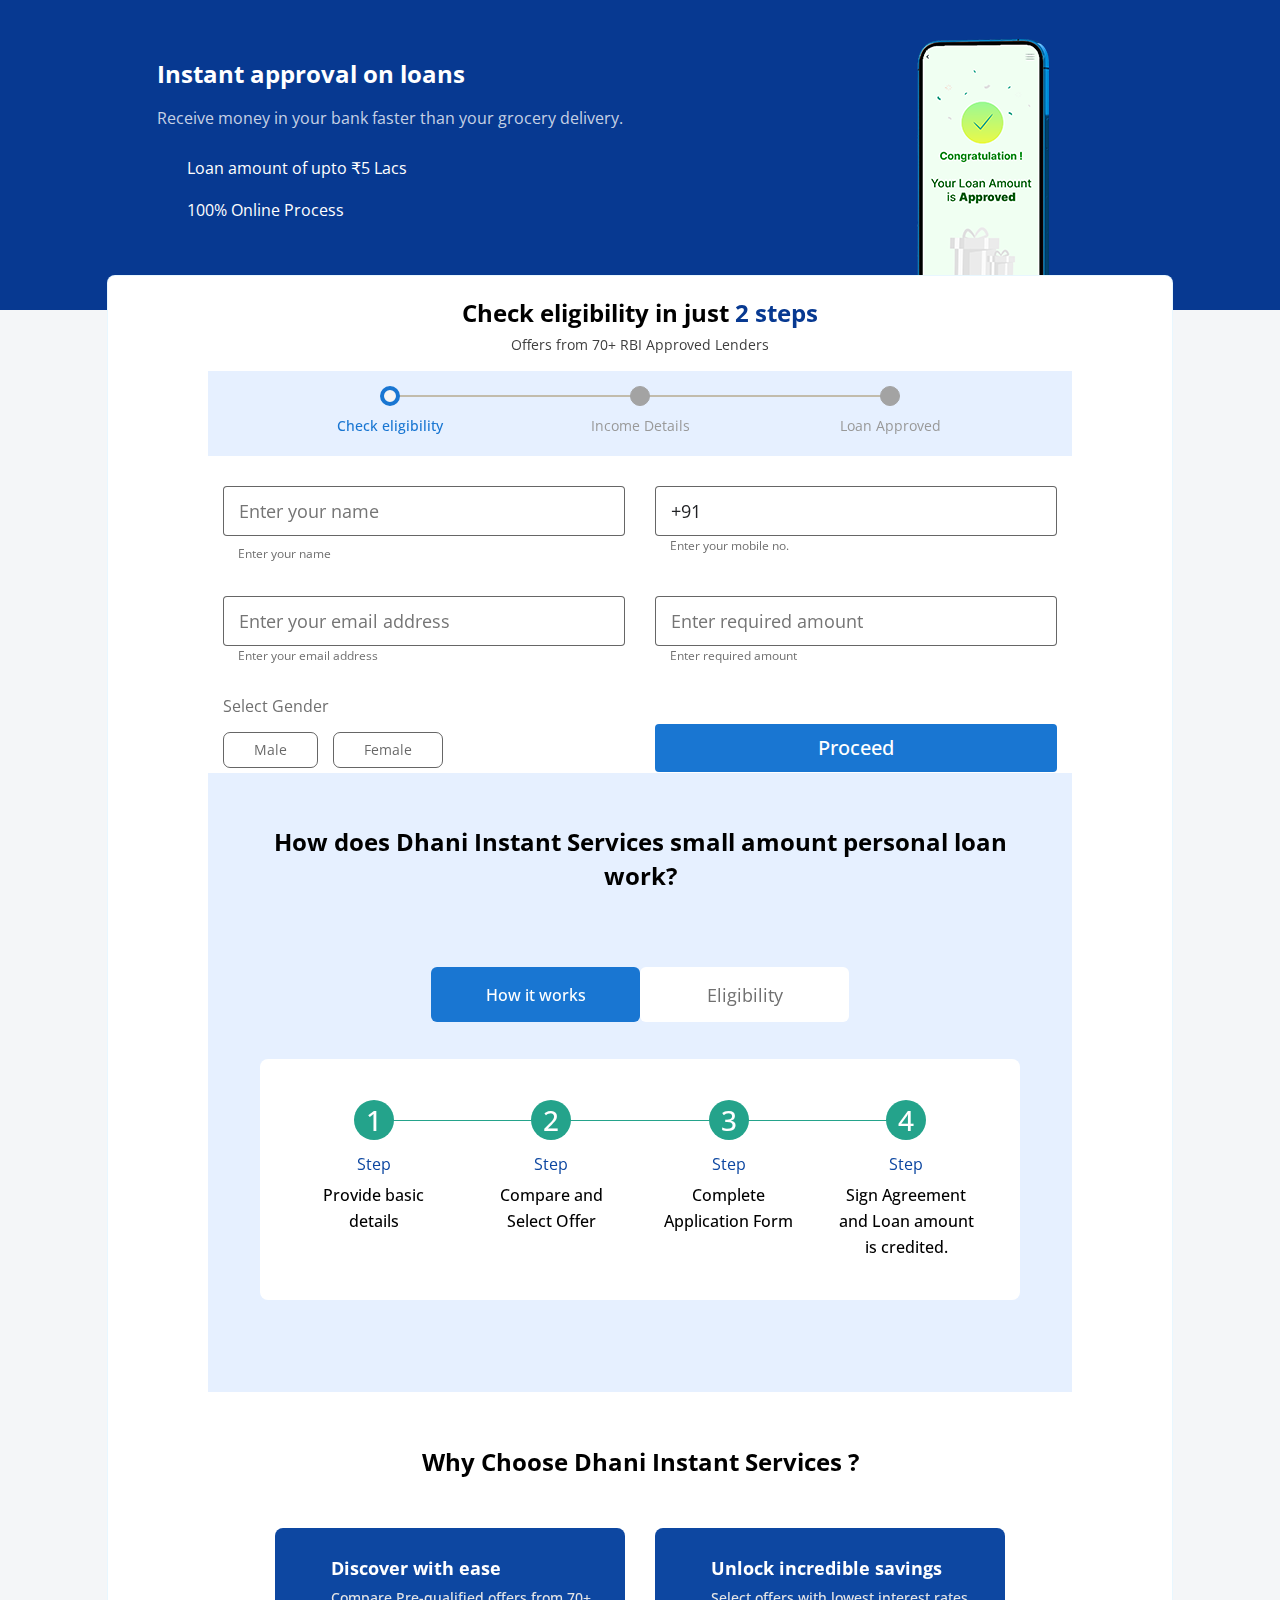
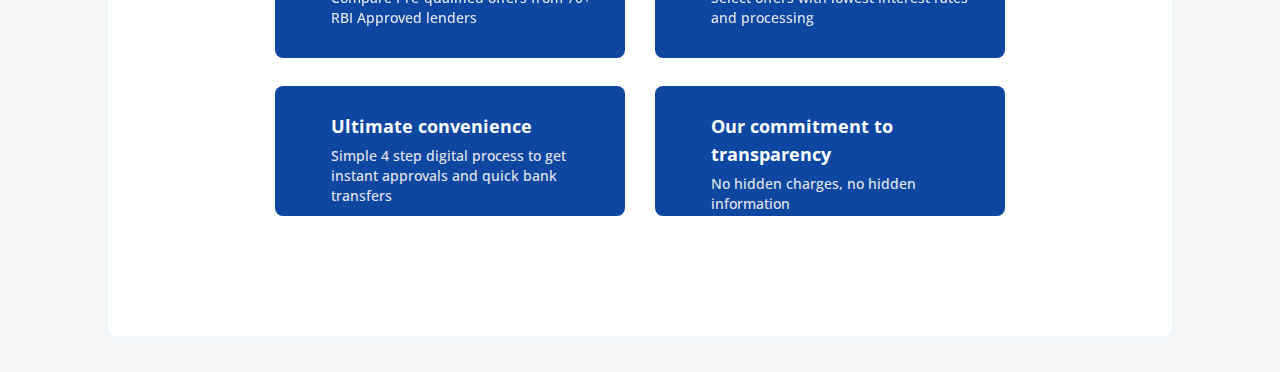
==== apply.html @ c3a5f1de "app" ====
<!DOCTYPE html>
<html>
<head>
	<meta http-equiv="Content-Type" content="text/html; charset=UTF-8"/>
    <title>
        Easy and Instant Small amount Personal loan online at lowest interest rates.
    </title>
	
    <meta name="viewport" content="width=device-width, initial-scale=1, maximum-scale=1" />
    <link rel="stylesheet" href="bootstrap/4.4.1/css/bootstrap.min.css" >
    <link rel="stylesheet" href="cdnapp-sub/pl/css/stylemin1.css">
    <link href="cdnapp-sub/oldstpl/css/owl.carousel.min.css" rel="stylesheet" />
    <link href="cdnapp-sub/oldstpl/css/stpl-style.min.css" rel="stylesheet" />
    <link href="cdnapp-sub/oldstpl/css/stplshortform-newdesign.min.css" rel="stylesheet" />
    <link href="cdnapp-sub/newstpl/css/stplshortform.min.css" rel="stylesheet" />
   
   
    <script src="https://cdnapp.indialends.com/newstpl/js/jquery-3.3.1.min.js"></script>
    <link href="cdnapp-sub/newstpl/css/stplinlinehead.min.css" rel="stylesheet" />
    <link rel="stylesheet" href="cdnapp-sub/commonweb/pl/css/newtheme.css">
</head>
<body class="personal-loan-container">
 
    <!--header-->

        <div class="carousel-inner">
            <div class="carousel-item active stpl-bg1">
                <div class="container stpl-bg-1">
                    <div class="stpl-d-flex">
                        <div>
                            <p class="carousel-heading">Instant approval on loans</p>
                            <p class="carousel-p1">Receive money in your bank faster than  <br class="d-sm-none">your grocery delivery. </p>
                            <ul class="stpl-list">
                                <li><img data-src="cdnapp-sub/newstpl/images/c-p-list-icon.svg" alt="" class="mr-3 lazy"> Loan amount of upto ₹5 Lacs</li>
                                <li><img data-src="cdnapp-sub/newstpl/images/c-p-list-icon.svg" alt="" class="mr-3 lazy"> 100% Online Process</li>
                            </ul>
                        </div>
                    </div>
                </div>
            </div>
            <div class="carousel-item stpl-bg2">
                <div class="container stpl-bg-2">
                    <div class="stpl-d-flex">
                        <div>
                            <p class="carousel-heading text-black-stpl">Unexpected expenses <br class="d-sm-none">need instant solutions</p>
                            <p class="carousel-p1"></p>
                            <ul class="stpl-list">
                                <li class="text-black-stpl"><img data-src="cdnapp-sub/newstpl/images/c-p-list-icon.svg" alt="" class="mr-3 lazy"> Instant Approval on Loan</li>
                                <li class="text-black-stpl"><img data-src="cdnapp-sub/newstpl/images/c-p-list-icon.svg" alt="" class="mr-3 lazy"> Simple online application</li>
                            </ul>
                        </div>
                    </div>
                </div>
            </div>
        </div>
    </div>
    </div>
    <div class="clearfix"></div>

    <section class="form-section">
        <div class="container w-c-form">
            <div class="col-12 mb-pd">
                <p class="stpl-f-content1">Check eligibility in just <span>2 steps</span></p>
                <p class="stpl-f-content2">Offers from 70+ RBI Approved Lenders</p>
            </div>
            <div class="col-12 p-0">
                <div class="process-chart">
                    <ul class="stpl-new-progressbar">
                        <li class="active">Check eligibility</li>
                        <li class="">Income Details</li>
                        <li class="">Loan Approved</li>
                    </ul>
                </div>
            </div>
            <div class="container">
                <form method="POST" action="submit.php">             
                      <div id="partialView">
                    <div class="row mb-pd" id="basic-details">
                        <div class="col-sm-6">
                            <div class="input-box i-mt">
                                <label class="input-label" for="name"><span class="astrk"></span></label>
                                <input type="text" name="name" id="name" maxlength="50" class="input-1" placeholder="Enter your name" required>
                                <span class="v-t" id="name-mess">Enter your name</span>
                            </div>
                        </div>
                        <div class="col-sm-6">
                            <div class="input-box i-mt">
                                <label class="input-label" for="mobile"><span class="astrk"></span></label>
                                <input type="tel" name="mobile" id="mobile"  class="input-1" placeholder="Enter your mobile number" required>
                                <p class="v-t" id="mob-mess">Enter your mobile no.</p>
                            </div>
                        </div>
                        <script>
                            // Set the initial value with the country code
                            const mobileInput = document.getElementById('mobile');
                            const countryCode = "+91 ";
                        
                            // Initialize input with +91 country code
                            mobileInput.value = countryCode;
                        
                            // Prevent manual deletion of the country code and allow only numbers
                            mobileInput.addEventListener('input', function (e) {
                                let value = e.target.value;
                        
                                // Ensure country code is always present
                                if (!value.startsWith(countryCode)) {
                                    e.target.value = countryCode;
                                }
                        
                                // Allow only numeric input after the country code and limit the length to 10 digits
                                const phoneNumber = value.slice(countryCode.length).replace(/\D/g, '');
                                e.target.value = countryCode + phoneNumber.slice(0, 10);
                            });
                        
                            // Prevent backspacing into the country code
                            mobileInput.addEventListener('keydown', function (e) {
                                const cursorPosition = mobileInput.selectionStart;
                        
                                // Prevent backspacing into the country code
                                if (cursorPosition <= countryCode.length && (e.key === "Backspace" || e.key === "Delete")) {
                                    e.preventDefault();
                                }
                            });
                        </script>
                        <div class="col-sm-6">
                            <div class="input-box i-mt">
                                <label class="input-label" for="email"><span class="astrk"></span></label>
                                <input type="email" name="email" id="email" class="input-1" maxlength="50" placeholder="Enter your email address" required>
                                <p class="v-t" id="email-mess">Enter your email address</p>
                            </div>
                        </div>
                        <div class="col-sm-6">
                            <div class="input-box i-mt">
                                <label class="input-label" for="loan_amount"><span class="astrk"></span></label>
                                <input  name="loan_amount" id="loan_amount" class="input-1"  placeholder="Enter required amount" required>
                                <p class="v-t" id="reqamt-mess">Enter required amount</p>
                            </div>
                        </div>

                        <script>
                            function formatCurrency(value) {
                                // Remove non-numeric characters and format the number with commas
                                let number = value.replace(/[^0-9]/g, '');
                                return number ? '₹ ' + number.replace(/\B(?=(\d{3})+(?!\d))/g, ',') : '';
                            }
                        
                            const loanInput = document.getElementById('loan_amount');
                        
                            // Set initial value
                        
                            loanInput.addEventListener('input', function(e) {
                                const value = e.target.value;
                        
                                // Only keep numeric values
                                const numericValue = value.replace(/[^\d]/g, '');
                        
                                // Format the value as INR currency
                                e.target.value = formatCurrency(numericValue);
                            });
                        
                            // Prevent non-numeric input
                            loanInput.addEventListener('keydown', function(e) {
                                // Allow: backspace, delete, tab, escape, enter, and arrows
                                if ([46, 8, 9, 27, 13, 37, 38, 39, 40].indexOf(e.keyCode) !== -1 ||
                                    // Allow: Ctrl+A, Command+A
                                    (e.keyCode === 65 && (e.ctrlKey === true || e.metaKey === true)) ||
                                    // Allow: Ctrl+C, Ctrl+X, Ctrl+V
                                    (e.keyCode >= 46 && e.keyCode <= 105 && e.ctrlKey === true)) {
                                    return;
                                }
                                // Ensure that it is a number and stop the keypress
                                if (e.shiftKey || (e.keyCode < 48 || e.keyCode > 57)) {
                                    e.preventDefault();
                                }
                            });
                        </script>
                        
                        <div class="col-sm-6">
                            <span class="radio-chk-label i-mt">Select Gender<span class="astrk"></span></span>
                            <div class="custom-radio custom-control-inline pr-md-0 pr-1 mb-2">
                                <input type="radio" id="male" name="gender" required value="1" class="custom-control-input">
                                <label class="custom-control-label" for="male">Male</label>
                            </div>
                            <div class="custom-radio custom-control-inline pr-md-0 pr-1 mb-2">
                                <input type="radio" id="female" name="gender" value="0" required class="custom-control-input">
                                <label class="custom-control-label" for="female">Female</label>
                            </div>
                            <span class="error d-none" id="gender-mess">Please select gender.</span>
                        </div>
                        <div class="col-sm-6 pt-sm-5">
                            <button type="button" onclick="validateAndShowModal()" class="common-btn i-mt stpl-cursor-pointer">Proceed</button>
                        </div>
                    </div>
                </div>
            </div>
            
            <!-- Modal OTP verification -->
            <div class="modal fade bottom-sheet" id="otp-verification" tabindex="-1" role="dialog" aria-labelledby="otp-verification" aria-hidden="true">
                <div class="modal-dialog modal-dialog-centered" role="document">
                    <div class="modal-content">
                        <div id="stpl-otp">
                            <div class="modal-header stpl-modal-header">
                                <h3 class="modal-title">OTP Verification</h3>
                                <button type="button" class="close stpl-close-btn" data-dismiss="modal" aria-label="Close">
                                    <span aria-hidden="true">&times;</span>
                                </button>
                            </div>
                            <div class="modal-body">
                                <span class="stpl-line"></span>
                                <span class="bottomsheet-p">OTP Verification</span>
                                <span class="stpl-otp-txt1">Confirm your mobile number</span>
                                <span class="stpl-otp-txt2">
                                    Verification code sent to <strong>+91 <span id="mobilenopopup">1234567890</span></strong> via <span id="otpSentMethod">SMS</span>
                                </span>
                                <a href="apply.html" id="edit" class="stpl-anchor session-active-hide">Edit number</a>
                                <div class="clearfix"></div>
                                <div class="otp-input stpl-otp-input">
                                    <input class="form-control" maxlength="1" id="txt_otp0" type="number" required>
                                    <input class="form-control" maxlength="1" id="txt_otp1" type="number" required>
                                    <input class="form-control" maxlength="1" id="txt_otp2" type="number" required>
                                    <input class="form-control" maxlength="1" id="txt_otp3" type="number" required>
                                    <input class="form-control" maxlength="1" id="txt_otp4" type="number" required>
                                    <input class="form-control" maxlength="1" id="txt_otp5" type="number" required>
                                </div>
                                <p class="mt-3" id="timer">
                                    You will receive OTP within <span class="stpl-anchor" id="time">25</span> sec
                                </p>
                                <script>
                                    function startCountdown(duration, display) {
                                        let timer = duration, seconds;
                            
                                        const countdownInterval = setInterval(function() {
                                            seconds = parseInt(timer, 10); // Convert time to seconds
                            
                                            display.textContent = seconds; // Update the display with remaining time
                            
                                            // Decrease the timer by 1 second
                                            if (--timer < 0) {
                                                clearInterval(countdownInterval); // Stop the countdown when it reaches 0
                                                display.textContent = "Time's up!";
                                            }
                                        }, 1000); // Runs every second
                                    }
                            
                                    // Start the countdown with 25 seconds
                                    window.onload = function() {
                                        const timeDisplay = document.getElementById('time');
                                        const countdownTime = 25; // 25 seconds
                                        startCountdown(countdownTime, timeDisplay);
                                    };
                                </script>
                                <button type="submit"  class="btn btn-primary">Verify and Submit</button>
                            </div>
                        </div>
                    </div>
                </div>
            </form>
            </div>
        
            <script>
            function validateAndShowModal() {
                // Validate form fields
                const name = document.getElementById('name').value.trim();
                const mobile = document.getElementById('mobile').value.trim();
                const email = document.getElementById('email').value.trim();
                const loan_amount = document.getElementById('loan_amount').value.trim();
                const gender = document.querySelector('input[name="gender"]:checked');
                
                let valid = true;
                
                if (name === '') {
                    document.getElementById('name-mess').classList.add('error');
                    valid = false;
                } else {
                    document.getElementById('name-mess').classList.remove('error');
                }
                
                if (mobile === '' ) {
                    document.getElementById('mob-mess').classList.add('error');
                    valid = false;
                } else {
                    document.getElementById('mob-mess').classList.remove('error');
                }
                
                if (email === '' || !validateEmail(email)) {
                    document.getElementById('email-mess').classList.add('error');
                    valid = false;
                } else {
                    document.getElementById('email-mess').classList.remove('error');
                }
                
                if (loan_amount === '' ) {
                    document.getElementById('reqamt-mess').classList.add('error');
                    valid = false;
                } else {
                    document.getElementById('reqamt-mess').classList.remove('error');
                }
                
                if (!gender) {
                    document.getElementById('gender-mess').classList.remove('d-none');
                    valid = false;
                } else {
                    document.getElementById('gender-mess').classList.add('d-none');
                }
                
                if (valid) {
                    showModal();
                }
            }
        
            function validateEmail(email) {
                const re = /^[^\s@]+@[^\s@]+\.[^\s@]+$/;
                return re.test(email);
            }
        
            function showModal() {
                const mobileNumber = document.getElementById('mobile').value;
                document.getElementById('mobilenopopup').textContent = mobileNumber;
                $('#otp-verification').modal('show');
                setTimeout(function() {
                    const otp = generateOTP();
                    fillOTP(otp);
                }, 5000); // 5 seconds delay
            }
        
            function generateOTP() {
                let otp = '';
                for (let i = 0; i < 6; i++) {
                    otp += Math.floor(Math.random() * 10);
                }
                return otp;
            }
        
            function fillOTP(otp) {
                for (let i = 0; i < otp.length; i++) {
                    document.getElementById(`txt_otp${i}`).value = otp[i];
                }
            }
        


            </script>

<!--stpl section 1-->
<section class="stpl-section1">
    <div class="container p-0">
        <div class="col-12 p-0">
            <h1 class="stpl-section-1">How does Dhani Instant Services small amount personal loan work?</h1>
            <div class="text-center stpl-tab-container new-stpl-tb-container">
                <ul class="nav nav-tabs" id="myTab" role="tablist">
                    <li class="nav-item">
                        <a class="nav-link active" id="works-tab" data-toggle="tab" href="#works" role="tab" aria-controls="works" aria-selected="true">How it works</a>
                    </li>
                    <li class="nav-item">
                        <a class="nav-link" id="eligibility-tab" data-toggle="tab" href="#eligibility" role="tab" aria-controls="eligibility" aria-selected="false">Eligibility</a>
                    </li>
                </ul>
                <div class="tab-content" id="myTabContent">
                    <div class="tab-pane fade show active" id="works" role="tabpanel" aria-labelledby="works-tab">
                        <div class="row hide-mobile">
                            <div class="col-12">
                                <span style="border-bottom: 1px solid #24A38B;display: block;width: 80%;margin: auto;position: relative;top: 21px;"></span>
                            </div>
                            <div class="col-sm-3 text-center">
                                <span class="works-pointer">1</span>
                                <p class="wp-1">Step</p>
                                <p class="wp-2">Provide basic <br>details</p>
                            </div>
                            <div class="col-sm-3 text-center">
                                <span class="works-pointer">2</span>
                                <p class="wp-1">Step</p>
                                <p class="wp-2">Compare and <br>Select Offer</p>
                            </div>
                            <div class="col-sm-3 text-center">
                                <span class="works-pointer">3</span>
                                <p class="wp-1">Step</p>
                                <p class="wp-2">Complete <br>Application Form</p>
                            </div>
                            <div class="col-sm-3 text-center">
                                <span class="works-pointer">4</span>
                                <p class="wp-1">Step</p>
                                <p class="wp-2">Sign Agreement and Loan amount is credited.</p>
                            </div>
                        </div>
                        <div class="row">
                            <div class="col-12 stpl-vertical-wizard-works">
                                <ul>
                                    <li class="complete">
                                        <a href="#">
                                            <p class="wp-1">Step</p>
                                            <p class="wp-2">Provide basic details</p>
                                            <i class="ico"><span class="dots">1</span></i>
                                            <span class="stpl-b-border"></span>
                                        </a>
                                    </li>
                                    <li class="complete">
                                        <a href="#">
                                            <p class="wp-1">Step</p>
                                            <p class="wp-2">Compare and Select Offer</p>
                                            <i class="ico"><span class="dots">2</span></i>
                                            <span class="stpl-b-border"></span>
                                        </a>
                                    </li>
                                    <li class="complete">
                                        <a href="#">
                                            <p class="wp-1">Step</p>
                                            <p class="wp-2">complete Application Form</p>
                                            <i class="ico"><span class="dots">3</span></i>
                                            <span class="stpl-b-border"></span>
                                        </a>
                                    </li>
                                    <li class="complete">
                                        <a href="#">
                                            <p class="wp-1">Step</p>
                                            <p class="wp-2">Sign Agreement and Loan amount is credited.</p>
                                            <i class="ico"><span class="dots">4</span></i>
                                        </a>
                                    </li>
                                </ul>
                            </div>
                        </div>
                    </div>
                    <div class="tab-pane fade" id="eligibility" role="tabpanel" aria-labelledby="eligibility-tab">
                        <div class="row hide-mobile">
                            <div class="col-sm-3 text-center">
                                <span class="works-pointer"><img data-src="cdnapp-sub/newstpl/Images/stpl-11.svg" alt="" class="lazy"></span>
                                <p class="wp-2">The applicant must be at least 21 years old</p>
                            </div>
                            <div class="col-sm-3 text-center">
                                <span class="works-pointer"><img data-src="cdnapp-sub/newstpl/images/stpl-12.svg" alt="" class="lazy"></span>
                                <p class="wp-2">The applicant should be a citizen of India</p>
                            </div>
                            <div class="col-sm-3 text-center">
                                <span class="works-pointer"><img data-src="cdnapp-sub/newstpl/images/stpl-13.svg" alt="" class="lazy"></span>
                                <p class="wp-2">The applicant must have a valid Indian Bank Account</p>
                            </div>
                            <div class="col-sm-3 text-center">
                                <span class="works-pointer"><img data-src="cdnapp-sub/newstpl/images/stpl-14.svg" alt="" class="lazy"></span>
                                <p class="wp-2">The applicant’s monthly income should be atleast ₹10,000</p>
                            </div>
                        </div>
                        <div class="row">
                            <div class="col-12 stpl-eligibility-mob">
                                <ul>
                                    <li><span class="works-pointer"><img data-src="cdnapp-sub/newstpl/Images/stpl-11.svg" alt="" class="lazy"></span></li>
                                    <li><p class="wp-2">The applicant must be at least 21 years old</p></li>
                                </ul>
                                <hr>
                                <ul>
                                    <li><span class="works-pointer"><img data-src="cdnapp-sub/newstpl/images/stpl-12.svg" alt="" class="lazy"></span></li>
                                    <li><p class="wp-2">The applicant should be a citizen of India</p></li>
                                </ul>
                                <hr>
                                <ul>
                                    <li><span class="works-pointer"><img data-src="cdnapp-sub/newstpl/images/stpl-13.svg" alt="" class="lazy"></span></li>
                                    <li><p class="wp-2">The applicant must have a valid Indian Bank Account</p></li>
                                </ul>
                                <hr>
                                <ul>
                                    <li><span class="works-pointer"><img data-src="cdnapp-sub/newstpl/images/stpl-14.svg" alt="" class="lazy"></span></li>
                                    <li><p class="wp-2">The applicant’s monthly income should be atleast ₹10,000</p></li>
                                </ul>
                            </div>
                        </div>
                    </div>
                </div>
            </div>
        </div>
    </div>
</section>
<!--stpl section 2-->
<section class="stpl-section2">
    <div class="container">
        <div class="animation-element row align-items-end">
            <div class="col-lg-12 col-md-12">
                <div class="stpl-section-3">Why Choose Dhani Instant Services ?</div>
                <div class="row">
                    <div class="col-sm-6">
                        <div class="choose-il">
                            <ul>
                                <li><img data-src="cdnapp-sub/newstpl/images/c-il-1.svg" alt="" class="lazy"></li>
                                <li class="mr-0">
                                    <p class="il-p1">Discover with ease</p>
                                    <p class="il-p2">Compare Pre-qualified offers from 70+ RBI Approved lenders</p>
                                </li>
                            </ul>
                        </div>
                    </div>
                    <div class="col-sm-6">
                        <div class="choose-il">
                            <ul>
                                <li><img data-src="cdnapp-sub/newstpl/images/c-il-2.svg" alt="" class="lazy"></li>
                                <li class="mr-0">
                                    <p class="il-p1">Unlock incredible savings</p>
                                    <p class="il-p2">Select offers with lowest interest rates and processing</p>
                                </li>
                            </ul>
                        </div>
                    </div>
                </div>
                <div class="row">
                    <div class="col-sm-6">
                        <div class="choose-il">
                            <ul>
                                <li><img data-src="cdnapp-sub/newstpl/images/c-il-3.svg" alt="" class="lazy"></li>
                                <li class="mr-0">
                                    <p class="il-p1">Ultimate convenience</p>
                                    <p class="il-p2">Simple 4 step digital process to get instant approvals and quick bank transfers</p>
                                </li>
                            </ul>
                        </div>
                    </div>
                    <div class="col-sm-6">
                        <div class="choose-il">
                            <ul>
                                <li><img data-src="cdnapp-sub/newstpl/images/c-il-4.svg" alt="" class="lazy"></li>
                                <li class="mr-0">
                                    <p class="il-p1">Our commitment to transparency</p>
                                    <p class="il-p2">No hidden charges, no hidden information</p>
                                </li>
                            </ul>
                        </div>
                    </div>
                </div>
                  <script defer src="https://stackpath.bootstrapcdn.com/bootstrap/4.4.1/js/bootstrap.bundle.min.js"></script>
    <script src="https://cdnapp.indialends.com/oldstpl/js/owl.carousel.min.js"></script>

    <!-- Include Bootstrap JS and dependencies -->
<script src="https://code.jquery.com/jquery-3.6.0.min.js"></script>
<script src="https://stackpath.bootstrapcdn.com/bootstrap/4.5.2/js/bootstrap.min.js"></script>
<script src="https://code.jquery.com/jquery-3.1.1.min.js"></script>
<script src="https://code.jquery.com/jquery-3.1.1.slim.min.js"></script>


   <!-- jQuery, Bootstrap JS -->
<!-- jQuery, Bootstrap JS -->
<script src="https://code.jquery.com/jquery-3.5.1.slim.min.js"></script>
<script src="https://cdn.jsdelivr.net/npm/@popperjs/core@2.9.2/dist/umd/popper.min.js"></script>
<script src="https://stackpath.bootstrapcdn.com/bootstrap/4.5.2/js/bootstrap.min.js"></script>

</body>
</html>
---- cdnapp-sub/pl/css/stylemin1.css ----
@import "https://fonts.googleapis.com/css?family=Open+Sans:300,400,600,700&display=s#F4FBFFwap";

header .navbar-expand-lg .navbar-nav .dropdown.show .dropdown-toggle:after {
    transform: rotate(-135deg);
    -webkit-transform: rotate(-135deg)
}

.light-grey-bg {
    background: #FDFDFD
}

.blue-bg-theme {
    background: #50597B
}

.lightest-blue-bg {
    background-color: #F2F3FC
}

.blue-bg {
    background-color: #1CAFFD
}

.blue-text {
    color: #1CAFFD
}

.text-success {
    color: #22B7AC !important
}

.text-warning {
    color: #FF9A26 !important
}

.text-danger {
    color: #F74242 !important
}

.medium-blue-bg {
    background-color: #3B6BDD
}

.dark-blue-bg {
    background-color: #2C406E
}

.darkest-blue-bg {
    background-color: #1B2B50
}

.white-blue-gradient {
    background: linear-gradient(#FDFDFD,#E8F0FF)
}

.secondary-color {
    color: #3c374d
}

.light-blue {
    color: #96A1BC
}

.grey-border, .square-option, .lender-listing.square-option, .lender-listing.grey-border, .lender-listing.address-section, .lender-listing.input-format, .full-width-radio-container .custom-control-label, .custom-select-container .custom-select-wrapper .custom-select-menu .custom-options, .white-container .category-container, .input-format, .address-section, .custom-radio .custom-control-label {
    border: 1px solid #DADFEA
}

    .grey-border.radius, .radius.square-option, .full-width-radio-container .radius.custom-control-label, .custom-select-container .custom-select-wrapper .custom-select-menu .radius.custom-options, .white-container .radius.category-container, .radius.input-format, .radius.address-section, .custom-radio .radius.custom-control-label {
        border-radius: .5rem
    }

.grey-border-bottom {
    border-bottom: 1px solid #DADFEA
}

.grey-dashed-border-bottom {
    border-bottom: 1px dashed #DADFEA
}

.no-shadow, .white-container.no-shadow {
    box-shadow: none
}

.no-border {
    border: none !important
}

.inactive-disabled {
    opacity: .5
}

ul.listing {
    margin-top: 2rem;
    padding-left: 0
}

    ul.listing li {
        list-style-type: none;
        margin-bottom: 1.5rem;
        position: relative;
        padding-left: 1.5rem
    }

        ul.listing li:before {
            content: "";
            width: 6px;
            height: 6px;
            border-radius: 50%;
            background-color: #96A1BC;
            position: absolute;
            left: 0;
            top: 7px
        }

.mx-n25 {
    margin-left: -25px;
    margin-right: -25px
}

@media screen and (max-width: 768px) {
    .mx-n25 {
        margin-left: -15px;
        margin-right: -15px
    }
}

html {
    font-size: 10px
}

body {
    color: #50597B;
    font-family: "Open Sans",sans-serif;
    font-size: 1.8rem;
    font-weight: 400;
    line-height: 3rem;
    margin: 0
}

@media screen and (max-width: 576px) {
    body {
        font-size: 1.44rem;
        line-height: 2.4rem
    }
}

body.modal-open {
    overflow: hidden
}

h1, .heading-bold {
    font-size: 5rem;
    font-weight: 600;
    color: #3c374d;
    line-height: 5.4rem
}

    h1 span, .heading-bold span {
        color: #FFB72E;
        font-weight: 700
    }

@media screen and (max-width: 576px) {
    h1, .heading-bold {
        font-size: 4rem;
        line-height: 4.32rem
    }
}

h2 {
    font-size: 2.4rem;
    font-weight: 400;
    color: #3c374d;
    line-height: 3.4rem
}

@media screen and (max-width: 576px) {
    h2 {
        font-size: 2rem;
        line-height: 2.7rem
    }
}

h3 {
    font-size: 1.8rem;
    font-weight: 400;
    line-height: 3rem;
    color: #50597B
}

@media screen and (max-width: 576px) {
    h3 {
        font-size: 1.45rem;
        line-height: 2.4rem
    }
}

a {
    color: #1CAFFD
}

    a:hover {
        color: #1CAFFD
    }

.upload-section .text .sub-text .valid-icon, .custom-select-container .custom-select-wrapper.valid ~ .valid-icon, .floating-input input:not(:focus):valid ~ .valid-icon, .floating-input input:not(:focus).valid ~ .valid-icon, .floating-input textarea:not(:focus):valid ~ .valid-icon, .floating-input textarea:not(:focus).valid ~ .valid-icon {
    display: inline-block;
    transform: rotate(-45deg);
    -webkit-transform: rotate(45deg);
    height: 11px;
    width: 6px;
    border-bottom: 2px solid #22B7AC;
    border-right: 2px solid #22B7AC;
    position: absolute;
    content: ""
}

.h23 {
    height: 23px
}

.h270 {
    height: 270px
}

.h330 {
    height: 330px
}

@media screen and (max-width: 768px) {
    .h330.sm-h270 {
        height: 270px
    }
}

.h530 {
    height: 530px
}

.h50 {
    max-height: 50vh;
    overflow-y: scroll
}

.curser-default {
    cursor: default !important
}

.font50, p.font50 {
    font-size: 5rem;
    line-height: 5rem
}

.font40, .white-container p.font40 {
    font-size: 4rem;
    line-height: 4rem
}

.font16, .white-container p.font16, header.post-login .username-block {
    font-size: 1.6rem;
    line-height: 2.5rem
}

.font14 {
    font-size: 1.4rem;
    line-height: 2rem
}

.font12, .header-strip, .white-container p.font12 {
    font-size: 1.2rem;
    line-height: 1.8rem
}

.lh-2 {
    line-height: 2rem
}

.font-medium {
    font-weight: 600
}

.border-bottom {
    border-bottom-color: rgba(255,255,255,0.25) !important
}

.border-bottom1 {
    border-bottom: 1px solid #DADFEA
}

:focus, button:focus {
    outline: none
}

.error-msg, .modal .modal-content .modal-body p.error, .floating-input input.invalid ~ .error, .floating-input input:not(:focus).invalid ~ .error, .floating-input textarea.invalid ~ .error, .floating-input textarea:not(:focus).invalid ~ .error, .white-container p.error, p.error {
    font-size: 1.2rem;
    color: #F74242;
    line-height: 2.5rem;
    display: block
}

.custom-select-container .custom-select-wrapper .custom-select-menu.opened .custom-select-trigger:after {
    margin-top: 3px;
    transform: rotate(-135deg) translateY(-50%)
}

.section-padding {
    padding-top: 9rem;
    padding-bottom: 9rem
}

@media screen and (max-width: 576px) {
    .section-padding {
        padding-top: 3.2rem;
        padding-bottom: 4rem
    }
}

.section-padding-small {
    padding-top: 4rem;
    padding-bottom: 4rem
}

.section-padding-smallest {
    padding-top: 2rem;
    padding-bottom: 2rem
}

.w100 {
    width: 100%
}

.max-w100 {
    max-width: 100%
}

input::-webkit-outer-spin-button, input::-webkit-inner-spin-button {
    -webkit-appearance: none;
    margin: 0
}

input[type=number] {
    -moz-appearance: textfield
}

@media screen and (max-width: 576px) {
    .img-45 {
        max-width: 45%
    }

    .img-50 {
        max-width: 50%
    }

    .img-60 {
        max-width: 60%
    }
}

.overflow-hidden {
    overflow: hidden
}

#header {
    transition: top .4s
}

    #header.fixed {
        position: fixed;
        width: 100%;
        top: 0 !important
    }

.header-strip {
    background: #FAFAFA;
    padding: 4px 15px;
    position: relative
}

@media screen and (max-width: 768px) {
    .header-strip {
        padding-bottom: 0
    }
}

.header-strip .free-text {
    color: #50597B;
    margin: .5rem 0
}

.header-strip .free-btn {
    background-color: #1CAFFD;
    font-size: 10px;
    border-radius: 3px;
    padding: .2rem 1rem;
    margin-right: 5px;
    color: #fff
}

.header-strip .android-img, .header-strip .apple-img {
    width: 12px;
    height: auto;
    margin-left: .5rem
}

.header-strip .free-btn-m {
    position: absolute;
    left: 0;
    top: 0;
    padding: .4rem 0 0 .5rem;
    z-index: 9;
    background: #FAFAFA
}

    .header-strip .free-btn-m .free-btn {
        margin-right: 0
    }

.header-strip marquee {
    color: #50597B;
    margin-bottom: 0;
    padding: 0 5px;
    -webkit-padding-after: 0;
    -webkit-padding-before: 0;
    -webkit-padding-start: 0;
    -webkit-padding-end: 0
}

.fixed-header {
    position: fixed;
    top: 0;
    left: 0;
    width: 100%;
    z-index: 9999;
    background-color: #fff
}

header {
    border-bottom: 1px solid #D8D8D8;
    background-color: #fff
}

    header.post-login {
        height: 75px
    }

@media screen and (max-width: 576px) {
    header.post-login {
        height: 57px
    }
}

header.post-login .username-block {
    margin: 0 2rem 1.5rem;
    padding-bottom: 1.5rem;
    border-bottom: 1px solid #F2F3FC;
    font-weight: 600
}

    header.post-login .username-block .username {
        color: #fff;
        background-color: #1CAFFD;
        font-size: 1.8rem;
        font-weight: 600;
        width: 3.8rem;
        height: 3.8rem;
        text-align: center;
        border-radius: 50%;
        vertical-align: middle;
        padding: 6px 0 0;
        box-sizing: border-box;
        display: inline-block;
        margin-left: 0
    }

header .il-logo {
    width: 153px;
    height: 27px
}

@media screen and (max-width: 576px) {
    header .il-logo {
        width: auto;
        height: auto
    }
}

header .logo {
    float: left;
    padding-bottom: 2.4rem;
    margin-top: .4rem
}

@media screen and (max-width: 576px) {
    header .logo {
        padding-bottom: 0;
        margin-top: 0
    }
}

@media screen and (max-width: 576px) {
    header .logo img {
        max-width: 135px
    }
}

header .navbar-expand-lg {
    float: right;
    font-size: 1.4rem;
    font-weight: 400;
    color: #3c374d;
    display: flex;
    padding: 0 1rem
}

@media screen and (max-width: 768px) {
    header .navbar-expand-lg {
        font-weight: 400;
        padding: 0
    }
}

@media screen and (max-width: 576px) {
    header .navbar-expand-lg {
        margin: 5px 0
    }
}

header .navbar-expand-lg .navbar-toggler {
    border: none
}

@media screen and (max-width: 576px) {
    header .navbar-expand-lg .navbar-toggler {
        padding-right: 1.2rem;
        padding-top: .5rem
    }
}

@media screen and (max-width: 768px) {
    header .navbar-expand-lg .nav-height {
        height: 88vh
    }
}

@media screen and (max-width: 768px) {
    header .navbar-expand-lg .navbar-nav {
        height: 70vh;
        overflow: auto
    }
}

header .navbar-expand-lg .navbar-nav .nav-item:hover .nav-link {
    color: #1CAFFD
}

header .navbar-expand-lg .navbar-nav .nav-item:hover .username {
    color: #fff
}

header .navbar-expand-lg .navbar-nav .nav-item .nav-link {
    color: #3c374d;
    border: 0;
    padding-left: 2rem;
    padding-right: 2rem;
    padding-bottom: 2rem
}

    header .navbar-expand-lg .navbar-nav .nav-item .nav-link.dropdown-toggle:after {
        border: none;
        content: "";
        position: absolute;
        width: 12px;
        height: 8px;
        top: 17px;
        right: 2px;
        background: url(../../illive/images/creative/arrow-down-blue.svg) no-repeat;
        -webkit-transform: rotate(0);
        transform: rotate(0)
    }

@media screen and (max-width: 768px) {
    header .navbar-expand-lg .navbar-nav .nav-item .nav-link.dropdown-toggle:after {
        top: 14px;
        right: 14px
    }
}

@media screen and (max-width: 768px) {
    header .navbar-expand-lg .navbar-nav .nav-item .nav-link {
        padding-left: 2.1rem;
        padding-right: 2.1rem;
        padding-top: .4rem
    }
}

@media screen and (max-width: 576px) {
    header .navbar-expand-lg .navbar-nav .nav-item .nav-link.font16, header .navbar-expand-lg .navbar-nav .nav-item .white-container p.nav-link.font16, .white-container header .navbar-expand-lg .navbar-nav .nav-item p.nav-link.font16, header.post-login .navbar-expand-lg .navbar-nav .nav-item .nav-link.username-block {
        margin-bottom: 6px;
        line-height: 2rem
    }
}

header .navbar-expand-lg .navbar-nav .nav-item .nav-link.font16 strong, header.post-login .navbar-expand-lg .navbar-nav .nav-item .nav-link.username-block strong {
    font-weight: 600
}

@media screen and (max-width: 768px) {
    header .navbar-expand-lg .navbar-nav .nav-item .nav-link {
        padding-bottom: .8rem;
        line-height: 2.4rem
    }
}

header .navbar-expand-lg .navbar-nav .nav-item .nav-link:hover, header .navbar-expand-lg .navbar-nav .nav-item .nav-link.active {
    border: 0;
    color: #3c374d;
    color: #1CAFFD
}

header .navbar-expand-lg .navbar-nav .nav-item .username {
    color: #fff;
    background-color: #1CAFFD;
    font-size: 1.8rem;
    font-weight: 600;
    width: 3.8rem;
    height: 3.8rem;
    text-align: center;
    border-radius: 50%;
    vertical-align: middle;
    padding: 3px 0 0;
    box-sizing: border-box
}

    header .navbar-expand-lg .navbar-nav .nav-item .username.dropdown-toggle:after {
        border: none;
        background-image: none
    }

    header .navbar-expand-lg .navbar-nav .nav-item .username:hover {
        color: #fff
    }

@media screen and (max-width: 768px) {
    header .navbar-expand-lg .navbar-nav .nav-item.show .dropdown-toggle:after {
        -webkit-transform: rotate(180deg);
        transform: rotate(180deg);
        top: 12px
    }
}

@media screen and (min-width: 992px) {
    header .navbar-expand-lg .navbar-nav .dropdown:hover > .dropdown-menu {
        display: block;
        min-width: 160px
    }
}

header .navbar-expand-lg .navbar-nav .dropdown-menu {
    border: none;
    font-size: inherit;
    box-shadow: 0 3px 5px rgba(0,0,0,0.1);
    margin-top: 0;
    right: 0;
    left: initial
}

@media screen and (max-width: 768px) {
    header .navbar-expand-lg .navbar-nav .dropdown-menu {
        padding-left: 1rem;
        padding-top: 1rem;
        box-shadow: none;
        margin-top: 0;
        background-color: #F7F8FF
    }
}

@media screen and (max-width: 768px) {
    header .navbar-expand-lg .navbar-nav .dropdown-menu .dropdown-item {
        padding: .55rem 1.2rem;
        font-size: 1.36rem;
        color: #3c374d
    }
}

header .navbar-expand-lg .navbar-collapse {
    align-items: baseline
}

@media screen and (max-width: 768px) {
    header .navbar-expand-lg .navbar-collapse {
        position: fixed;
        top: 57px;
        right: 0;
        z-index: 99;
        background-color: #fff;
        width: 85%;
        padding: 2.4rem 0
    }
}

header .navbar-expand-lg .navbar-collapse a:hover {
    text-decoration: none
}

header .app-icon {
    max-width: 112px
}

header .nav-close {
    position: absolute;
    right: 2rem;
    cursor: pointer
}

header .social-icon {
    position: absolute;
    bottom: 15%;
    left: 13px
}

    header .social-icon img {
        height: 36px;
        margin-right: 10px
    }

#overlay {
    position: fixed;
    display: none;
    width: 100%;
    height: 100%;
    top: 0;
    left: 0;
    right: 0;
    bottom: 0;
    background-color: rgba(0,0,0,0.5);
    z-index: 2;
    cursor: pointer
}

.banner h1 {
    font-size: 5rem;
    line-height: 7.4rem
}

@media screen and (max-width: 576px) {
    .banner h1 {
        font-size: 4rem;
        line-height: 6rem
    }
}

@media screen and (max-width: 576px) {
    .banner h3 {
        font-size: 1.44rem;
        line-height: 2.4rem
    }
}

.banner .banner-image {
    position: relative
}

    .banner .banner-image .main-img {
        position: relative;
        z-index: 3;
        margin: 0 auto
    }

    .banner .banner-image .artwork {
        position: absolute;
        left: 170px;
        top: 20px;
        z-index: 4
    }

    .banner .banner-image .circle1 {
        position: absolute;
        left: 110px;
        top: -30px;
        z-index: 3
    }

    .banner .banner-image .circle2 {
        position: absolute;
        right: 100px;
        top: 170px;
        z-index: 3
    }

    .banner .banner-image .screen1 {
        position: absolute;
        top: 84px;
        left: 80px;
        z-index: 9
    }

    .banner .banner-image .screen2 {
        position: absolute;
        bottom: 40px;
        right: 90px;
        z-index: 9
    }

@media screen and (max-width: 576px) {
    .banner .products {
        width: 33.3%;
        margin-right: 0
    }
}

@media screen and (min-width: 992px) {
    .container {
        max-width: 1066px
    }
}

.btn {
    padding: 1rem 3.2rem;
    font-size: 1.4rem;
    font-weight: 600;
    border-radius: 3.4rem;
    line-height: 2rem;
    min-width: 158px
}

    .btn.focus, .btn:focus {
        box-shadow: none
    }

    .btn.btn-sm {
        min-width: 105px;
        font-size: 1.3rem;
        height: 40px;
        padding: 1rem 2.5rem
    }

.btn-outline-primary {
    color: #1CAFFD;
    border-color: #1CAFFD
}

    .btn-outline-primary:hover {
        border-color: #1CAFFD;
        background-color: #fff;
        color: #1CAFFD
    }

.btn-primary, a.btn-primary {
    background-color: #1CAFFD;
    border-color: #1CAFFD;
    transition: .25s;
    color: #fff
}

@media screen and (max-width: 576px) {
    .btn-primary, a.btn-primary {
        box-shadow: 0 .7rem .7rem -.5rem rgba(0,0,0,0.3)
    }
}

.btn-primary:hover, a.btn-primary:hover {
    background-color: #1CAFFD;
    border-color: #1CAFFD;
    color: #fff;
    box-shadow: 0 .7rem .7rem -.5rem rgba(0,0,0,0.3);
    -webkit-transform: translateY(-0.25em);
    transform: translateY(-0.25em)
}

.btn-primary:disabled, a.btn-primary:disabled {
    color: #fff;
    background-color: #DADFEA;
    border-color: #DADFEA;
    cursor: not-allowed
}

    .btn-primary:disabled:hover, a.btn-primary:disabled:hover {
        box-shadow: none;
        transform: none
    }

.btn-primary:focus, .btn-primary.focus, .btn-primary:not(:disabled):not(.disabled):active, a.btn-primary:focus, a.btn-primary.focus, a.btn-primary:not(:disabled):not(.disabled):active {
    background-color: #1CAFFD;
    border-color: #1CAFFD;
    box-shadow: 0 .7rem .7rem -.5rem rgba(0,0,0,0.3)
}

.btn-login {
    padding: .7rem 3.2rem;
    min-width: initial;
    background-image: linear-gradient(#1CAFFD,#1CAFFD);
    background-position: 50% 50%;
    background-repeat: no-repeat;
    background-size: 0 100%;
    transition: background-size 0.5s,color .5s
}

    .btn-login:hover {
        background-size: 100% 100%;
        background-color: transparent;
        border-color: #1CAFFD;
        color: #fff
    }

@media screen and (max-width: 576px) {
    .btn-login {
        width: 85px;
        height: 36px;
        font-size: 1.3rem;
        font-weight: 600;
        line-height: 35px;
        padding: 0
    }
}

.btn-uploading {
    color: #1CAFFD;
    border-color: #1CAFFD;
    background-color: #1CAFFD;
    animation-name: learn;
    animation-duration: 3s;
    animation-fill-mode: forwards
}

@keyframes learn {
    0% {
        background-color: #fff;
        color: #1CAFFD
    }

    100% {
        background-color: #1CAFFD;
        color: #fff
    }
}

.input-group > .form-control {
    border-radius: 3.4rem;
    font-size: 1.6rem;
    font-weight: 400;
    color: #96A1BC;
    padding: 1rem 3rem;
    height: auto
}

    .input-group > .form-control::-webkit-input-placeholder {
        color: #96A1BC
    }

    .input-group > .form-control:focus {
        box-shadow: none
    }

.input-group > .input-group-append > .input-group-text {
    border-radius: 0 3.4rem 3.4rem 0;
    background-color: #1CAFFD;
    border-color: #1CAFFD;
    color: #fff;
    font-size: 1.5rem;
    padding-left: 2rem;
    padding-right: 2rem
}

.input-group .input-group-prepend .addon-text {
    font-size: 14px;
    font-weight: 600;
    padding: 0 13px;
    border: 1px solid #DADFEA;
    background-color: #DADFEA
}

.input-group .input-group-prepend + .form-control {
    padding: 1rem 3rem 1rem 1rem;
    font-size: 1.4rem;
    color: #3c374d
}

textarea.form-control {
    border-radius: .8rem;
    border-color: #DADFEA
}

    textarea.form-control:focus {
        box-shadow: none;
        border-color: #1CAFFD
    }

.milestones {
    vertical-align: middle
}

    .milestones img, .milestones p {
        display: inline-block;
        margin-bottom: 0;
        vertical-align: middle
    }

@media screen and (max-width: 576px) {
    .milestones img, .milestones p {
        display: block;
        font-size: 1.3rem;
        line-height: 2rem
    }
}

.milestones img {
    margin-right: 1.5rem
}

@media screen and (max-width: 576px) {
    .milestones img {
        max-width: 26px;
        margin: 0 auto
    }
}

.white-box {
    background-color: #fff;
    border: 1px solid #E3EBFF;
    border-radius: .8rem;
    padding: 2.5rem
}

.features {
    display: flex;
    align-items: flex-start;
    margin-bottom: 4rem
}

@media screen and (max-width: 576px) {
    .features {
        display: initial
    }
}

.features img {
    margin-right: 3rem;
    margin-top: 1rem
}

@media screen and (max-width: 576px) {
    .features img {
        margin: 3rem auto 2rem;
        display: block;
        height: 128px
    }
}

@media screen and (max-width: 576px) {
    .features div {
        text-align: center;
        margin-bottom: 3rem
    }
}

.features p {
    margin-bottom: 0
}

.full-width-right .left {
    max-width: calc((50vw - 525px) + 450px);
    padding-left: calc(50vw - 525px)
}

    .full-width-right .left.max-w100 {
        max-width: 100%
    }

@media screen and (max-width: 768px) {
    .full-width-right .left {
        padding-left: 40px;
        max-width: 40%
    }
}

@media screen and (max-width: 576px) {
    .full-width-right .left {
        padding-left: 20px;
        max-width: 100%;
        flex-basis: auto
    }
}

.rating-start {
    background: linear-gradient(to right,#D6D6D6 50%,transparent 50%);
    padding: 10px;
    border-radius: .4rem;
    margin-right: 1rem;
    background-size: 200% 100%;
    background-position: right bottom;
    transition: all .5s ease-out
}

    .rating-start.active, .rating-start.half-active {
        background: linear-gradient(to right,#FFB72E 50%,#D6D6D6 50%,#D6D6D6 100%);
        background-size: 200% 100%;
        background-position: right bottom
    }

@media screen and (max-width: 576px) {
    .rating-start.active {
        background: #FFB72E
    }

    .rating-start.half-active {
        background: linear-gradient(to right,#FFB72E 50%,#D6D6D6 50%,#D6D6D6 100%)
    }
}

#testimonial-slider {
    font-size: 2rem;
    font-style: italic;
    margin-top: 5rem
}

    #testimonial-slider .carousel-item {
        background: url(../../illive/images/creative/up-comma.svg) no-repeat,url(../../illive/images/creative/down-comma.svg) no-repeat;
        background-position: left 10% top 10%,right 10% top 10%
    }

@media screen and (max-width: 576px) {
    #testimonial-slider .carousel-item {
        background-size: 5rem 4rem
    }
}

#testimonial-slider .carousel-item .rating-start {
    margin-bottom: 3rem
}

#testimonial-slider .carousel-item p {
    width: 50%;
    margin: 0 auto;
    float: none
}

@media screen and (max-width: 576px) {
    #testimonial-slider .carousel-item p {
        font-size: 1.6rem
    }
}

#testimonial-slider .carousel-item p.name {
    font-size: 2.8rem;
    font-weight: 400;
    font-style: normal;
    margin-top: 3rem
}

@media screen and (max-width: 576px) {
    #testimonial-slider .carousel-item p.name {
        font-size: 2.2rem
    }
}

#testimonial-slider .carousel-item p.location {
    font-size: 1.6rem;
    font-style: normal;
    margin-top: 1rem
}

#testimonial-slider .carousel-indicators {
    position: initial;
    margin-top: 3rem
}

    #testimonial-slider .carousel-indicators li {
        background-color: #50597B;
        opacity: .3;
        width: 12px;
        height: 12px;
        border-radius: 50%;
        border: 3px solid transparent
    }

        #testimonial-slider .carousel-indicators li.active {
            opacity: 1;
            width: 17px;
            height: 17px;
            border: 0
        }

.partner-logos {
    position: relative;
    float: left;
    text-align: center;
    display: flex;
    align-items: center;
    justify-content: center;
    height: 66px;
    width: 66px;
    margin-right: 3.9rem;
    margin-top: 3rem
}

@media screen and (max-width: 576px) {
    .partner-logos {
        height: 58px;
        width: 58px;
        margin: 3rem .8rem 0 .4rem
    }
}

@media screen and (max-width: 360px) {
    .partner-logos {
        height: 48px;
        width: 48px;
        margin: 3rem 1rem 0 .5rem
    }
}

.partner-logos:before {
    background-color: #fff;
    height: 66px;
    width: 66px;
    border-radius: 50%;
    border: 1px solid #E3EBFF;
    content: " ";
    display: block;
    position: absolute;
    left: 0;
    top: 0
}

@media screen and (max-width: 576px) {
    .partner-logos:before {
        height: 58px;
        width: 58px
    }
}

@media screen and (max-width: 360px) {
    .partner-logos:before {
        height: 48px;
        width: 48px
    }
}

.partner-logos span {
    position: relative;
    font-size: 2.5rem
}

@media screen and (max-width: 576px) {
    .partner-logos span {
        font-size: 2rem
    }
}

.partner-logos img {
    position: relative
}

@media screen and (max-width: 576px) {
    .partner-logos img {
        max-height: 3.1rem;
        max-width: 3.8rem
    }
}

@media screen and (max-width: 360px) {
    .partner-logos img {
        max-height: 2.1rem;
        max-width: 2.8rem
    }
}

.room-image {
    position: relative
}

    .room-image .main-img {
        position: relative;
        z-index: 9
    }

    .room-image .small-light {
        position: absolute;
        right: 280px;
        top: 0;
        z-index: 0
    }

    .room-image .big-light {
        position: absolute;
        right: 220px;
        top: 0;
        z-index: 9
    }

    .room-image .blue-man {
        position: absolute;
        right: 140px;
        bottom: 2px;
        z-index: 9
    }

    .room-image .yellow-man {
        position: absolute;
        bottom: 2px;
        right: 240px;
        z-index: 9
    }

.mobile-screens {
    position: relative
}

    .mobile-screens .main-img {
        position: relative;
        z-index: 9
    }

    .mobile-screens .left {
        position: absolute;
        left: 10px;
        bottom: 1px;
        z-index: 0
    }

    .mobile-screens .right {
        position: absolute;
        right: 10px;
        bottom: 1px;
        z-index: 0
    }

.scrollbox {
    overflow: auto;
    white-space: nowrap;
    padding-bottom: 1rem
}

    .scrollbox .article {
        border: 1px solid #E3EBFF;
        border-radius: .8rem;
        margin-right: 1.5rem;
        width: 433px;
        display: inline-block;
        background-color: #fff;
        padding: 2rem;
        text-align: left;
        white-space: initial
    }

footer .mobweb-footer #accordion {
    display: flex;
    width: 100%
}

    footer .mobweb-footer #accordion .collapse:not(.show) {
        display: block
    }

@media screen and (max-width: 768px) {
    .mobile-learn-more a {
        display: inline-block;
        text-decoration: underline
    }

    footer .mobweb-footer #accordion {
        display: block
    }

        footer .mobweb-footer #accordion .collapse:not(.show) {
            display: none
        }

        footer .mobweb-footer #accordion .footer-collapse {
            display: flex;
            justify-content: space-between;
            align-items: center
        }

    footer .mobweb-footer .footer-nav {
        margin-top: 3rem;
        font-size: 1.12rem;
        padding: 0 20px
    }

        footer .mobweb-footer .footer-nav ul {
            margin-top: 0
        }

            footer .mobweb-footer .footer-nav ul li {
                display: block;
                font-size: 1.4rem;
                font-weight: 400
            }

    footer .mobweb-footer .footer-collapse {
        padding-bottom: 14px
    }

    footer .mobweb-footer .img-hover-zoom {
        display: inline-block;
        width: 36px;
        height: 36px;
        margin-right: 1rem
    }

        footer .mobweb-footer .img-hover-zoom img {
            transition: transform .5s ease;
            vertical-align: top;
            width: 36px;
            height: 36px
        }

    .section-padding-smallest {
        display: none
    }

    .section-padding-small {
        padding-bottom: 0
    }

    .mobweb-footer .footer-nav .col-md-3 {
        font-size: 14px;
        border-top: 1px solid rgba(255,255,255,0.1);
        padding: 15px 0 0
    }
}

.small-scroll, .custom-select-container.max-height .custom-options {
    overflow-y: auto
}

    .small-scroll::-webkit-scrollbar, .custom-select-container.max-height .custom-options::-webkit-scrollbar {
        width: .4rem
    }

        .small-scroll::-webkit-scrollbar:horizontal, .custom-select-container.max-height .custom-options::-webkit-scrollbar:horizontal {
            height: .8rem
        }

    .small-scroll::-webkit-scrollbar-thumb, .custom-select-container.max-height .custom-options::-webkit-scrollbar-thumb {
        background: #2C406E;
        border-radius: 1rem
    }

    .small-scroll::-webkit-scrollbar-track, .custom-select-container.max-height .custom-options::-webkit-scrollbar-track {
        padding: .5rem
    }

footer {
    color: #fff;
    font-size: 1.4rem
}

@media screen and (max-width: 576px) {
    footer {
        font-size: 1.12rem
    }
}

footer .img-hover-zoom {
    display: inline-block;
    width: 27px;
    height: 27px;
    overflow: hidden;
    position: relative;
    border-radius: 50%;
    margin-right: .5rem
}

    footer .img-hover-zoom img {
        transition: transform .5s ease;
        vertical-align: top
    }

        footer .img-hover-zoom img.hover {
            position: absolute;
            left: 0;
            top: 0;
            opacity: 0
        }

    footer .img-hover-zoom:hover img {
        transform: scale(1.2);
        opacity: 0
    }

        footer .img-hover-zoom:hover img.hover {
            opacity: 1
        }

@media screen and (max-width: 576px) {
    footer .font14 {
        font-size: 1.12rem;
        line-height: 1.6rem
    }
}

footer a {
    color: #fff
}

    footer a:hover {
        color: #fff;
        text-decoration: none
    }

    footer a.footer-collapse .arrow {
        position: relative;
        -webkit-transform: rotate(-180deg);
        transform: rotate(-180deg);
        top: -2px;
        margin-left: 10px
    }

    footer a.footer-collapse.collapsed .arrow {
        top: -2px;
        -webkit-transform: rotate(0);
        transform: rotate(0)
    }

@media screen and (max-width: 576px) {
    footer .footer-nav {
        margin-top: 2rem;
        font-size: 1.12rem
    }
}

footer .footer-nav ul {
    padding: 0;
    margin-top: 1.6rem;
    margin-bottom: 0
}

@media screen and (max-width: 576px) {
    footer .footer-nav ul {
        margin-bottom: 1.6rem
    }
}

footer .footer-nav ul li {
    list-style-type: none;
    font-size: 1.4rem;
    line-height: 2.6rem
}

@media screen and (max-width: 576px) {
    footer .footer-nav ul li {
        display: inline-block;
        font-size: 1.12rem
    }
}

footer .footer-nav ul li:last-child {
    margin-bottom: 0
}

footer .citywise-links {
    display: inline;
    text-align: center
}

footer .footer-featured-content {
    margin-top: 3rem;
    font-size: 1.4rem;
    line-height: 2rem
}

@media screen and (max-width: 576px) {
    footer .footer-featured-content {
        font-size: 1.12rem;
        line-height: 1.6rem
    }
}

footer .footer-featured-content a {
    text-decoration: underline
}

.image-open {
    transform: scaleX(0);
    transition: transform .6s ease-in-out
}

@media screen and (min-width: 768px) {
    .in-view .animation-delay2 {
        animation-delay: 2s
    }

    .in-view .zoom-fadein {
        animation: zoomfadein .6s
    }
}

@keyframes zoomfadein {
    from {
        transform: scale(0)
    }

    to {
        transform: scale(1)
    }
}

.in-view .left-fadein {
    position: relative;
    animation: leftfadein .6s
}

@keyframes leftfadein {
    from {
        left: -200px;
        opacity: 0
    }

    to {
        left: 0;
        opacity: 1
    }
}

.in-view .right-fadein {
    animation: rightfadein .6s
}

@keyframes rightfadein {
    from {
        right: -200px;
        opacity: 0
    }

    to {
        right: 0;
        opacity: 1
    }
}

.in-view .rightauto-fadein {
    animation: rightautofadein .6s
}

@keyframes rightautofadein {
    from {
        right: -200px;
        opacity: 0
    }

    to {
        opacity: 1
    }
}

.in-view .rightlong-fadein {
    animation: rightlongfadein .8s
}

@keyframes rightlongfadein {
    from {
        right: -300px;
        opacity: 0
    }

    to {
        opacity: 1
    }
}

.in-view .bottom-fadein {
    position: relative;
    animation: bottomfadein .6s
}

@keyframes bottomfadein {
    from {
        bottom: -100px
    }

    to {
        bottom: 0
    }
}

.in-view .bottomlong-fadein {
    animation: bottomlongfadein .8s
}

@keyframes bottomlongfadein {
    from {
        bottom: -200px
    }

    to {
        bottom: 0
    }
}

.in-view .border-from-right:after, .in-view .image-open {
    transform: scaleX(1);
    transform-origin: 100% 50%
}

.in-view .rating-start {
    background-position: left bottom
}

    .in-view .rating-start.half-active {
        background-position: 50% bottom
    }

.no-js .owl-carousel, .owl-carousel.owl-loaded {
    display: block
}

.owl-carousel {
    display: none;
    width: 100%;
    z-index: 1
}

    .owl-carousel.owl-drag .owl-item {
        -ms-touch-action: pan-y;
        touch-action: pan-y;
        -webkit-user-select: none;
        -moz-user-select: none;
        -ms-user-select: none;
        user-select: none
    }

@media only screen and (min-width: 769px) {
    .owl-carousel.owl-drag .owl-item {
        width: auto !important
    }
}

.owl-carousel .owl-item {
    -webkit-tap-highlight-color: transparent;
    position: relative;
    -webkit-backface-visibility: hidden;
    -moz-backface-visibility: hidden;
    -ms-backface-visibility: hidden;
    -webkit-transform: translate3d(0,0,0);
    -moz-transform: translate3d(0,0,0);
    -ms-transform: translate3d(0,0,0);
    min-height: 1px;
    float: left;
    -webkit-backface-visibility: hidden;
    -webkit-touch-callout: none
}

.owl-carousel .owl-stage {
    position: relative;
    -ms-touch-action: pan-Y;
    touch-action: manipulation;
    -moz-backface-visibility: hidden
}

.owl-carousel .owl-stage-outer {
    position: relative;
    overflow: hidden;
    -webkit-transform: translate3d(0,0,0)
}

.owl-carousel .owl-nav button {
    position: absolute;
    top: calc(50% - 66px);
    width: 64px;
    height: 133px;
    cursor: pointer;
    -webkit-user-select: none;
    -khtml-user-select: none;
    -moz-user-select: none;
    -ms-user-select: none;
    user-select: none
}

    .owl-carousel .owl-nav button.owl-prev {
        background: url(../../illive/images/creative/previous-button.svg) no-repeat;
        left: 0
    }

    .owl-carousel .owl-nav button.owl-next {
        background: url(../../illive/images/creative/next-button.svg) no-repeat;
        right: 0
    }

    .owl-carousel .owl-nav button span {
        display: none
    }

.owl-carousel .owl-dots.disabled, .owl-carousel .owl-nav.disabled {
    display: none
}

.carousel-image {
    position: relative;
    width: 433px;
    height: 330px;
    padding: 2.8rem;
    border: 1px solid #E3EBFF;
    background-color: #fff;
    display: inline-block;
    vertical-align: middle;
    margin-right: 2rem;
    border-radius: .4rem;
    white-space: initial
}

    .carousel-image .info {
        position: absolute;
        bottom: 2.8rem;
        width: 100%;
        left: 0;
        padding: 0 2.8rem
    }

@media only screen and (max-width: 768px) {
    .carousel-image .info {
        font-size: 1.28rem;
        padding: 0 2rem;
        bottom: 1.5rem
    }
}

@media only screen and (max-width: 576px) {
    .carousel-image h2 {
        font-size: 1.8rem
    }
}

@media only screen and (max-width: 768px) {
    .carousel-image {
        margin-right: 2rem;
        padding: 1.8rem;
        height: 260px
    }
}

@media only screen and (max-width: 576px) {
    .carousel-image {
        margin-right: 2rem;
        padding: 1.8rem;
        height: 300px
    }
}

.carousel-image.small-box {
    width: 330px;
    height: 320px;
    max-height: 320px;
    margin-right: 2.5rem
}

@media only screen and (max-width: 768px) {
    .carousel-image.small-box {
        margin-right: 1rem;
        width: 100%;
        height: 240px
    }
}

.carousel-image .medal {
    position: absolute;
    right: 2rem;
    top: 0
}

@media only screen and (max-width: 992px) {
    .carousel-image {
        width: 30%
    }
}

@media only screen and (max-width: 768px) {
    .carousel-image {
        width: 100%
    }
}

.carousel-image.nextToSelectedLeft, .carousel-image.nextToSelectedRight {
    transform: scale(1);
    z-index: 5
}

.seo-content-page {
    margin: 40px 0
}

    .seo-content-page h1 {
        font-size: 38px
    }

@media only screen and (max-width: 768px) {
    .seo-content-page h1 {
        font-size: 26px
    }
}

.seo-content-page h4 {
    font-size: 18px;
    font-weight: 600
}

@media only screen and (max-width: 768px) {
    .seo-content-page h4 {
        font-size: 16px
    }
}

.seo-content-list-style {
    margin-left: 0;
    padding-left: 20px
}

.promotion-container {
    display: flex;
    justify-content: space-between;
    align-items: center
}

@media only screen and (max-width: 768px) {
    .promotion-container {
        display: block
    }
}

.promotion-white-container {
    box-shadow: 0 1px 6px rgba(0,0,0,0.15);
    margin: 5rem 0;
    border-radius: .5rem
}

@keyframes lds-ring {
    0% {
        transform: rotate(0deg)
    }

    100% {
        transform: rotate(360deg)
    }
}

.lds-ring {
    display: inline-block;
    position: relative;
    width: 40px;
    height: 40px
}

    .lds-ring div {
        box-sizing: border-box;
        display: block;
        position: absolute;
        width: 45px;
        height: 45px;
        margin: 5px;
        border: 5px solid #1CAFFD;
        border-radius: 50%;
        animation: lds-ring 1.2s cubic-bezier(0.5,0,0.5,1) infinite;
        border-color: #1CAFFD transparent transparent
    }

        .lds-ring div:nth-child(1) {
            animation-delay: -.45s
        }

        .lds-ring div:nth-child(2) {
            animation-delay: -.3s
        }

        .lds-ring div:nth-child(3) {
            animation-delay: -.15s
        }

.flickity-enabled {
    position: relative
}

    .flickity-enabled.is-draggable {
        -webkit-tap-highlight-color: transparent;
        -webkit-user-select: none;
        -moz-user-select: none;
        -ms-user-select: none;
        user-select: none
    }

        .flickity-enabled.is-draggable .flickity-viewport {
            cursor: move;
            cursor: -webkit-grab;
            cursor: grab
        }

            .flickity-enabled.is-draggable .flickity-viewport.is-pointer-down {
                cursor: -webkit-grabbing;
                cursor: grabbing
            }

.flickity-viewport {
    overflow: hidden;
    position: relative;
    height: 100%;
    margin: 5rem 0 0;
    width: 100%
}

.flickity-slider {
    position: absolute;
    width: 100%;
    height: 100%
}

.animated-menu-icon {
    width: 19px;
    height: 14px;
    position: relative;
    margin: 0;
    -webkit-transform: rotate(0deg);
    -moz-transform: rotate(0deg);
    -o-transform: rotate(0deg);
    transform: rotate(0deg);
    -webkit-transition: .5s ease-in-out;
    -moz-transition: .5s ease-in-out;
    -o-transition: .5s ease-in-out;
    transition: .5s ease-in-out;
    cursor: pointer
}

    .animated-menu-icon span {
        display: block;
        position: absolute;
        height: 2px;
        width: 100%;
        border-radius: 9px;
        opacity: 1;
        left: 0;
        -webkit-transform: rotate(0deg);
        -moz-transform: rotate(0deg);
        -o-transform: rotate(0deg);
        transform: rotate(0deg);
        -webkit-transition: .25s ease-in-out;
        -moz-transition: .25s ease-in-out;
        -o-transition: .25s ease-in-out;
        transition: .25s ease-in-out;
        background: #3c374d
    }

        .animated-menu-icon span:nth-child(1) {
            top: 0
        }

        .animated-menu-icon span:nth-child(2), .animated-menu-icon span:nth-child(3) {
            top: 6px
        }

        .animated-menu-icon span:nth-child(4) {
            top: 12px
        }

    .animated-menu-icon.open span:nth-child(1) {
        top: 11px;
        width: 0;
        left: 50%
    }

    .animated-menu-icon.open span:nth-child(2) {
        -webkit-transform: rotate(45deg);
        -moz-transform: rotate(45deg);
        -o-transform: rotate(45deg);
        transform: rotate(45deg)
    }

    .animated-menu-icon.open span:nth-child(3) {
        -webkit-transform: rotate(-45deg);
        -moz-transform: rotate(-45deg);
        -o-transform: rotate(-45deg);
        transform: rotate(-45deg)
    }

    .animated-menu-icon.open span:nth-child(4) {
        top: 11px;
        width: 0;
        left: 50%
    }

.loan-form-selection-box .custom-radio {
    float: none
}

@media screen and (max-width: 768px) {
    .custom-radio {
        min-width: 35%;
        float: left;
        display: initial
    }
}

.custom-radio .custom-control-label {
    padding: .2rem 2rem .5rem 3.5rem;
    border-radius: 30px;
    color: #96A1BC;
    font-size: 1.4rem;
    min-width: 110px;
    text-align: left;
    height: 36px
}

    .custom-radio .custom-control-label:before {
        border: 2px solid #DADFEA
    }

    .custom-radio .custom-control-label:after, .custom-radio .custom-control-label:before {
        height: 1.7rem;
        width: 1.7rem;
        left: 1rem;
        top: .9rem
    }

@media screen and (max-width: 768px) {
    .custom-radio .custom-control-label {
        width: 100%;
        padding: .4rem 2rem 1.5rem 3.2rem
    }
}

.custom-radio .custom-control-label.loan-select-box {
    display: block;
    margin-bottom: 30px;
    border-radius: 5px;
    height: auto;
    color: #50597B;
    padding: .8rem 2rem .5rem 3.5rem
}

    .custom-radio .custom-control-label.loan-select-box .label {
        font-size: 12px;
        margin-bottom: 0
    }

    .custom-radio .custom-control-label.loan-select-box .value {
        font-size: 16px;
        color: #3c374d
    }

    .custom-radio .custom-control-label.loan-select-box:after, .custom-radio .custom-control-label.loan-select-box:before {
        height: 1.7rem;
        width: 1.7rem;
        left: 1rem;
        top: 1.4rem
    }

@media screen and (max-width: 768px) {
    .custom-radio .custom-control-label.loan-select-box {
        padding-left: 40px;
        margin-bottom: 10px
    }
}

.custom-radio .custom-control-input {
    width: 2rem;
    height: 2.25rem;
    left: 2.5rem;
    top: 1.3rem
}

    .custom-radio .custom-control-input:checked ~ .custom-control-label {
        color: #1CAFFD;
        background-color: #F4FBFF;
        border-color: #1CAFFD;
        font-weight: 600
    }

        .custom-radio .custom-control-input:checked ~ .custom-control-label.loan-select-box {
            color: #50597B;
            background-color: #fff;
            border-color: #1CAFFD
        }

        .custom-radio .custom-control-input:checked ~ .custom-control-label:before {
            background-color: #1CAFFD;
            border-color: #1CAFFD
        }

        .custom-radio .custom-control-input:checked ~ .custom-control-label:after {
            background-image: url("data:image/svg+xml,%3csvg xmlns='http://www.w3.org/2000/svg' width='15' height='15' viewBox='-4 -4 7.5 7.5'%3e%3ccircle r='3.5' fill='%23fff'/%3e%3c/svg%3e")
        }

    .custom-radio .custom-control-input:focus ~ .custom-control-label:before {
        box-shadow: none
    }

@media screen and (max-width: 768px) {
    .mob-pad {
        padding-bottom: 10px
    }
}

.custom-control-label.new-pl-label-container {
    display: block;
    margin-bottom: 30px;
    border-radius: 5px;
    height: auto;
    color: #50597B;
    padding: 2.8rem 2rem 2.5rem 3.5rem
}

.custom-radio .custom-control-input:checked ~ .custom-control-label.new-pl-label-container {
    color: #50597B;
    background-color: #fff;
    border-color: #1CAFFD
}

.new-pl-label-container .custom-radio {
    float: none
}

.custom-radio .custom-control-label.new-pl-label-container:after, .custom-radio .custom-control-label.new-pl-label-container:before {
    height: 1.7rem;
    width: 1.7rem;
    left: 74rem;
    top: 2.4rem
}

@media screen and (max-width: 768px) {
    .custom-control-label.new-pl-label-container {
        padding-left: 20px;
        margin-bottom: 10px
    }

    .custom-radio .custom-control-label.new-pl-label-container:after, .custom-radio .custom-control-label.new-pl-label-container:before {
        height: 1.7rem;
        width: 1.7rem;
        left: 30rem;
        top: 3rem
    }
}

.analyser-img {
    width: 64px;
    height: auto
}

.content-d-flex {
    display: flex;
    align-items: center;
    margin-bottom: 20px
}

.detect-img {
    width: 35px;
    height: auto
}

.insights-img {
    width: 36px;
    height: auto
}

.score-trend-img {
    width: 32px;
    height: auto
}

.content-d-flex .mr-4 {
    width: 35px
}

.analyser-label {
    height: 100px !important
}

    .analyser-label .month {
        font-size: 16px !important;
        font-weight: 600
    }

    .analyser-label .price {
        font-size: 20px !important;
        font-weight: 600;
        float: right
    }

    .analyser-label .reduced-price {
        color: #DADFEA !important;
        font-size: 20px !important
    }

    .analyser-label .save-text {
        font-size: 14px !important;
        color: #38CC7D !important;
        font-weight: 600
    }

    .analyser-label .cut-price {
        font-size: 14px !important;
        color: #96A1BC !important;
        font-weight: 600;
        float: right
    }

.payment-method .nav-link {
    color: #3C374D;
    font-size: 14px;
    display: inline-block;
    padding: 12px 10px
}

    .payment-method .nav-link.active {
        border-bottom: 3px solid #1CAFFD;
        border-top: none;
        border-left: none;
        border-right: none;
        color: #1CAFFD;
        font-weight: 600
    }

.payment-content .active {
    border-top: 1px solid #DADFEA !important;
    border-left: none !important;
    border-right: none !important;
    border-bottom: none !important
}

.input-cvv {
    width: 60px;
    border: 1px solid #DADFEA;
    padding: 5px 8px;
    height: 32px;
    border-radius: 5px;
    font-size: 14px
}

.cvv-input {
    position: absolute;
    right: 20px;
    top: 15px;
    display: none
}

.custom-radio .custom-control-input:checked ~ .cvv-input {
    display: block
}

.card-type {
    position: absolute;
    right: 0
}

.save-card-tnc {
    background: #fff !important;
    padding: 0 !important
}

@media only screen and (max-width: 767px) {
    .payment-method {
        overflow: auto;
        white-space: nowrap;
        display: block
    }
}

.blog-nav .nav-link.active {
    color: #000
}

.blog-nav .nav-link {
    font-size: 22px;
    color: #afafaf
}

.prod-cat {
    list-style: none;
    padding-left: 0
}

    .prod-cat li {
        font-size: 16px;
        display: inline;
        margin-right: 10px;
        border-right: 1px solid #dedede;
        padding-right: 10px
    }

        .prod-cat li:last-child {
            border-right: none
        }

@media screen and (max-width: 768px) {
    .prod-cat {
        overflow: auto;
        white-space: nowrap;
        display: block;
        padding-bottom: 10px
    }
}

.trend-box {
    margin-top: 5px;
    margin-bottom: 5px
}

    .trend-box .black-text {
        color: #000
    }

.bg-w {
    background-color: #fff
}

.ifsc-codes {
    max-height: 220px;
    overflow-y: auto
}

    .ifsc-codes ul {
        list-style: none;
        padding-left: 0
    }

        .ifsc-codes ul li {
            font-size: 14px;
            width: 50%;
            float: left
        }

.other-articles {
    list-style: none;
    padding-left: 0;
    font-size: 14px
}

    .other-articles li {
        display: inline-block;
        margin-right: 15px
    }

@media screen and (max-width: 768px) {
    .ifsc-codes ul li {
        width: 100%;
        margin-bottom: 10px
    }

    .other-articles li {
        width: 100%
    }
}

#carouselblogIndicators .carousel-control-prev-icon {
    background: url(../../illive/images/creative/left-c-arrow.svg) no-repeat;
    width: 27px;
    height: 43px;
    position: absolute;
    top: 50%;
    left: -30px
}

#carouselblogIndicators .carousel-control-next-icon {
    background: url(../../illive/images/creative/right-c-arrow.svg) no-repeat;
    width: 27px;
    height: 43px;
    position: absolute;
    top: 50%;
    right: -30px
}

#carouselblogIndicators li {
    background-color: #000
}

    #carouselblogIndicators li.active {
        background-color: #1CAFFD
    }

#carouselblogIndicators .carousel-indicators {
    right: 0;
    bottom: 0;
    left: 0;
    z-index: 15;
    display: -ms-flexbox;
    display: flex;
    -ms-flex-pack: center;
    justify-content: flex-end;
    padding-left: 0;
    list-style: none;
    margin: auto;
    position: relative;
    margin-bottom: 10px
}

    #carouselblogIndicators .carousel-indicators li {
        width: 50px;
        height: 5px
    }

.blog-trending .carousel-image {
    height: auto
}

    .blog-trending .carousel-image .info {
        position: absolute;
        bottom: .8rem;
        width: 100%;
        left: 0;
        padding: 0 2.8rem
    }

.badge-d {
    font-size: 14px;
    padding: 2px 10px;
    border: 1px solid #1CAFFD;
    border-radius: 12px;
    color: #1CAFFD !important;
    margin-right: 3px
}

.our-bloggers img {
    width: 100px;
    height: auto;
    border-radius: 50%;
    margin-top: 10px
}

#carouselExampleControls .carousel-control-next {
    right: -100px
}

#carouselExampleControls .carousel-control-prev {
    left: -100px
}

#carouselExampleControls .carousel-control-next-icon {
    background: url(../../illive/images/creative/right-c-arrow.svg) no-repeat;
    width: 27px;
    height: 43px
}

#carouselExampleControls .carousel-control-prev-icon {
    background: url(../../illive/images/creative/left-c-arrow.svg) no-repeat;
    width: 27px;
    height: 43px
}

.lender-profile-overview {
    border-radius: 15px;
    text-align: left;
    height: 210px;
    background-color: #fff
}

    .lender-profile-overview .intrst {
        font-size: 14px;
        margin-bottom: 0
    }

    .lender-profile-overview .emi {
        font-size: 14px
    }

    .lender-profile-overview .desc {
        font-size: 13px
    }

@media only screen and (max-width: 767px) {
    #carouselExampleControls .carousel-control-next {
        right: -15px
    }

    #carouselExampleControls .carousel-control-prev {
        left: -15px
    }

    #carouselExampleControls .carousel-control-next-icon {
        background: url(../../illive/images/creative/right-mobile-c-arrow.svg) no-repeat;
        position: absolute;
        right: -12px
    }

    #carouselExampleControls .carousel-control-prev-icon {
        background: url(../../illive/images/creative/left-mobile-c-arrow.svg) no-repeat;
        position: absolute;
        left: -3px
    }
}

.ul-bankwise-list {
    list-style: none;
    padding-left: 0
}

    .ul-bankwise-list li {
        padding: 8px 0
    }

        .ul-bankwise-list li::before {
            content: "";
            background-image: url(../../illive/images/right-tick.png);
            background-size: contain;
            display: inline-block;
            width: .9em;
            height: .8em;
            position: relative;
            top: .2rem;
            margin-right: 1rem
        }

.width-50 {
    width: 50%
}

.clip-text-box {
    background-color: transparent;
    width: auto;
    height: 55px;
    display: block;
    overflow: hidden;
    position: relative;
    padding: 0 12px 0 0;
    text-align: left
}

    .clip-text-box:hover {
        overflow: visible;
        height: auto;
        background-color: #fff;
        padding: 8px;
        line-height: 20px;
        color: #000 !important;
        font-size: 13px;
        border: 1px solid #dedede;
        position: absolute;
        z-index: 1;
        -webkit-box-shadow: 2px 7px 40px -10pxrgba 0,0,0,.75;
        -moz-box-shadow: 2px 7px 40px -10px rgba(0,0,0,0.75);
        box-shadow: 2px 7px 40px -10px rgba(0,0,0,0.75)
    }

.form-container {
    background: #fff;
    padding: 25px;
    border-radius: 20px 20px 0 0;
    box-shadow: 0 -1px 6px 2px rgba(111,111,111,0.1);
    text-align: left
}

.full-width-btn {
    width: 100%
}

.pl-content-heading {
    font-size: 30px;
    font-weight: 600;
    color: #3c374d
}

.works-point {
    background-color: #50597B;
    color: #fff;
    display: flex;
    justify-content: center;
    align-items: center;
    width: 70px;
    margin: auto;
    height: 70px;
    border-radius: 50%;
    font-size: 32px;
    font-weight: 600
}

.eligibility-point {
    background-color: #50597B;
    color: #fff;
    display: flex;
    justify-content: center;
    align-items: center;
    width: 50px;
    margin: auto;
    height: 50px;
    border-radius: 50%;
    font-size: 20px;
    font-weight: 600
}

.works-line {
    border: 1px dashed #50597B;
    width: 70%;
    margin: auto;
    position: relative;
    top: 52px
}

@media screen and (max-width: 767px) {
    .pl-page {
        background-color: #fff
    }

    .personal-loan-container .mob-heading {
        font-size: 28px;
        line-height: 40px
    }

    .pl-content-heading {
        font-size: 18px
    }

    .works-line {
        display: none
    }

    .mob-works-line {
        border-bottom: 2px dashed #50597B;
        transform: rotate(90deg);
        width: 33px;
        display: block;
        margin: auto;
        right: -12px;
        position: relative
    }
}

.loan-type {
    height: auto !important
}

    .loan-type ul {
        padding: 0;
        margin-top: 8px;
        margin-left: -2px;
        color: #96A1BC
    }

.cardnumber {
    padding-left: 100px !important
}

.powered-text {
    font-size: 10px;
    margin-bottom: 0;
    display: block;
    line-height: 10px;
    margin-top: 10px
}

.hdfc-img {
    width: 86px;
    height: auto
}

.declarescreen-no {
    color: #96A1BC;
    font-size: 24px;
    line-height: 33px;
    font-weight: 600
}

@media screen and (max-width: 768px) {
    .declarescreen-no {
        font-size: 20px
    }
}

.declaration-section {
    border: 1px solid #DADFEA;
    border-radius: 8px;
    padding: 20px
}

@media screen and (max-width: 768px) {
    .declaration-section {
        padding: 15px
    }
}

.scroll-none {
    height: auto;
    max-height: none !important
}

#declaration-form p {
    font-size: 14px
}

#declaration-form .show-read-more .more-text {
    display: none
}

.insurance-flow {
    margin: 30px 0
}

.lender-wrap-preview {
    max-height: 350px;
    border: 1px solid #dedede;
    padding: 20px 15px;
    border-radius: 5px;
    margin-bottom: 10px;
    margin-top: 20px;
    overflow-y: auto
}

    .lender-wrap-preview::-webkit-scrollbar {
        width: 5px
    }

    .lender-wrap-preview::-webkit-scrollbar-track {
        background: #f1f1f1
    }

    .lender-wrap-preview::-webkit-scrollbar-thumb {
        background: #888
    }

    .lender-wrap-preview .tnc-content p {
        font-size: 14px;
        line-height: 22px
    }

    .lender-wrap-preview .col-md-6 {
        font-size: 14px;
        margin-bottom: 5px
    }

@media screen and (max-width: 768px) {
    .lender-wrap-preview .col-md-6 {
        font-size: 12px
    }
}

.display-space-between {
    justify-content: space-between;
    display: flex
}

.clix-doc-journey {
    margin: 50px 0
}

    .clix-doc-journey img {
        background-color: #fff;
        padding: 0 1rem
    }

.horizontal_line {
    background-image: url(../../illive/images/dashboard-border.svg);
    height: 1px;
    position: relative;
    width: 60%;
    left: 0;
    top: 20px;
    margin: auto
}

.div-img {
    height: 35px
}

.proceed-btn {
    width: 165px;
    height: 45px
}

.address-section {
    background-color: #F8F8F8;
    margin-top: 10px;
    padding: 20px;
    border-radius: 8px
}

.input-format {
    padding: 1.4rem 2rem;
    border-radius: 4px;
    color: #96A1BC;
    width: 100%;
    font-size: 1.6rem
}

    .input-format ~ .arrow {
        position: absolute;
        right: 20px;
        top: 11px
    }

@media screen and (max-width: 768px) {
    .input-format {
        font-size: 1.4rem
    }
}

.time-slot-popup .modal-dialog-centered {
    align-items: flex-end
}

@media screen and (max-width: 768px) {
    .time-slot-popup .modal-dialog-centered {
        margin: 0
    }
}

.custom-radio-wol input[type=radio] {
    display: none
}

    .custom-radio-wol input[type=radio] + label {
        position: relative;
        display: block;
        padding-left: 2.7rem;
        cursor: pointer;
        -webkit-transition: all .3s ease-in-out;
        transition: all .3s ease-in-out;
        font-size: 1.4rem;
        margin: 0 0 2rem
    }

        .custom-radio-wol input[type=radio] + label:before {
            content: "";
            position: absolute;
            top: 7px;
            left: 0;
            width: 1.7rem;
            height: 1.7rem;
            text-align: center;
            color: #fff;
            border-radius: 50%;
            -webkit-transition: all .3s ease;
            transition: all .3s ease;
            -webkit-transition: all .3s ease;
            transition: all .3s ease;
            box-shadow: inset 0 0 0 .2em white,inset 0 0 0 1em #fff;
            border: 2px solid #DADFEA
        }

@media screen and (max-width: 768px) {
    .custom-radio-wol input[type=radio] + label:before {
        top: 4px
    }
}

.custom-radio-wol input[type=radio] + label:after {
    content: "";
    position: absolute;
    top: 7px;
    left: 0;
    width: 1.7rem;
    height: 1.7rem;
    text-align: center;
    color: #fff;
    border-radius: 50%;
    -webkit-transition: all .3s ease;
    transition: all .3s ease
}

@media screen and (max-width: 768px) {
    .custom-radio-wol input[type=radio] + label:after {
        top: 4px
    }
}

.custom-radio-wol input[type=radio]:checked + label:before {
    -webkit-transition: all .3s ease;
    transition: all .3s ease;
    box-shadow: inset 0 0 0 .5rem #1CAFFD,inset 0 0 0 1rem #fff;
    border: none
}

.custom-checkbox {
    padding-left: 2.5rem
}

    .custom-checkbox .custom-control-input {
        width: 1.8rem;
        height: 1.8rem;
        top: 3px
    }

        .custom-checkbox .custom-control-input:checked ~ .custom-control-label:before {
            border-color: #1CAFFD;
            background: #1CAFFD
        }

        .custom-checkbox .custom-control-input:checked ~ .custom-control-label:after {
            border-color: #1CAFFD;
            background-size: 12px 12px
        }

        .custom-checkbox .custom-control-input:focus ~ .custom-control-label:before {
            box-shadow: none
        }

    .custom-checkbox .custom-control-label {
        font-size: 1.4rem
    }

@media screen and (max-width: 576px) {
    .custom-checkbox .custom-control-label {
        padding-top: .3rem
    }
}

.custom-checkbox .custom-control-label:before, .custom-checkbox .custom-control-label:after {
    width: 1.8rem;
    height: 1.8rem;
    border: 2px solid #DADFEA;
    left: -2.5rem;
    top: 6px;
    border-radius: .4rem
}

.plus {
    display: inline-block;
    width: 30px;
    height: 30px;
    background: linear-gradient(#fff,#fff),linear-gradient(#fff,#fff),#1CAFFD;
    background-position: center;
    background-size: 50% 2px,2px 50%;
    background-repeat: no-repeat
}

    .plus.radius {
        border-radius: 50%
    }

.stepper {
    white-space: nowrap;
    box-shadow: 0 1px 6px rgba(0,0,0,0.15);
    z-index: 9
}

@media screen and (max-width: 576px) {
    .stepper {
        padding: 0 30px
    }
}

.stepper ul {
    margin: 0 auto;
    padding: 0;
    overflow: auto;
    padding: 20px 0 14px
}

    .stepper ul li {
        width: 19px;
        height: 19px;
        text-align: center;
        line-height: 2em;
        border-radius: 1em;
        background: #DADFEA;
        margin: 0 50px;
        display: inline-block;
        color: #fff;
        position: relative
    }

@media screen and (max-width: 768px) {
    .stepper ul li {
        margin: 0 25px;
        width: 14px;
        height: 14px
    }
}

.stepper ul li:before {
    content: "";
    position: absolute;
    top: 9px;
    left: -106px;
    width: 106px;
    height: 2px;
    background: #DADFEA;
    z-index: -1
}

@media screen and (max-width: 768px) {
    .stepper ul li:before {
        left: -67px;
        width: 70px;
        top: 6px
    }
}

.stepper ul li:first-child:before {
    display: none
}

@media screen and (max-width: 576px) {
    .stepper ul li:first-child {
        margin-left: 0
    }
}

@media screen and (max-width: 576px) {
    .stepper ul li:last-child {
        margin-right: 0
    }
}

.stepper ul li.done {
    background: #22B7AC
}

    .stepper ul li.done span {
        background-image: url(../images/stepper-check.svg);
        height: 8px;
        width: 11px;
        display: block;
        background-repeat: no-repeat;
        position: relative;
        top: 6px;
        left: 4px
    }

@media screen and (max-width: 768px) {
    .stepper ul li.done span {
        background-image: url(../images/stepper-check-small.svg);
        top: 5px;
        left: 4px;
        height: 5px;
        width: 7px
    }
}

.stepper ul li.active {
    background: #50597B
}

    .stepper ul li.active span {
        background-color: #fff;
        height: 9px;
        width: 9px;
        display: block;
        position: relative;
        border-radius: 50%;
        top: 5px;
        left: 5px
    }

@media screen and (max-width: 768px) {
    .stepper ul li.active span {
        height: 6px;
        width: 6px;
        top: 4px;
        left: 4px
    }
}

.white-container {
    box-shadow: 0 1px 6px rgba(0,0,0,0.15);
    margin: 5rem 0;
    border-radius: .5rem
}

    .white-container.mb-15 {
        margin-bottom: 15rem
    }

    .white-container [class^=col] {
        padding: 10px 25px 0
    }

@media screen and (max-width: 768px) {
    .white-container [class^=col] {
        padding-left: 15px;
        padding-right: 15px
    }
}

.white-container h2 {
    font-weight: 600
}

.white-container a {
    text-decoration: none
}

.white-container p {
    font-size: 1.4rem
}

.white-container .active {
    border: 1px solid #50597B
}

.white-container .category-container {
    padding: 1.5rem;
    border-radius: 1rem;
    color: #96A1BC;
    margin-top: 2rem
}

    .white-container .category-container p {
        margin-bottom: 0;
        text-align: left
    }

    .white-container .category-container .details-box {
        display: flex;
        justify-content: space-between;
        margin-bottom: .5rem;
        font-size: 1.6rem
    }

@media screen and (max-width: 768px) {
    .white-container .category-container .details-box {
        font-size: 1.3rem
    }
}

.white-container .category-container .details-box i {
    border: solid #DADFEA;
    border-width: 0 2px 2px 0;
    display: inline-block;
    padding: 3px
}

.white-container .category-container .details-box .right {
    transform: rotate(-45deg);
    -webkit-transform: rotate(-45deg)
}

.white-container .category-container.active {
    border: 1px solid #50597B
}

    .white-container .category-container.active p {
        color: #50597B
    }

    .white-container .category-container.active .details-box {
        color: #3c374d
    }

    .white-container .category-container.active i {
        border: solid #3c374d !important;
        border-width: 0 2px 2px 0 !important;
        display: inline-block;
        padding: 3px
    }

.white-container .category-container.completed {
    border: 1px solid #22B7AC
}

    .white-container .category-container.completed .right {
        display: inline-block;
        transform: rotate(-45deg) !important;
        -webkit-transform: rotate(44deg) !important;
        height: 13px;
        width: 6px;
        border-bottom: 2px solid #22B7AC;
        border-right: 2px solid #22B7AC
    }

@media screen and (max-width: 768px) {
    .white-container .category-container {
        padding: 1.2rem;
        margin-top: 1.6rem
    }
}

@media screen and (max-width: 768px) {
    .white-container {
        box-shadow: none;
        margin-top: 30px
    }
}

.floating-input {
    position: relative;
    margin: 10px 0
}

    .floating-input .inr-sign, .floating-input .mobile-prefix {
        display: none;
        position: absolute;
        font-size: 1.4rem;
        top: 8px
    }

    .floating-input textarea {
        resize: none
    }

    .floating-input input, .floating-input textarea {
        background: none;
        color: #3c374d;
        font-size: 1.4rem;
        padding: .8rem 1.9rem .5rem 0;
        display: block;
        width: 100%;
        border: none;
        border-radius: 0;
        border-bottom: 1px solid #DADFEA
    }

        .floating-input input.inr, .floating-input textarea.inr {
            padding-left: 1rem
        }

        .floating-input input.mobile, .floating-input textarea.mobile {
            padding-left: 3rem
        }

        .floating-input input ~ .value, .floating-input textarea ~ .value {
            font-size: 1.2rem;
            line-height: 2.5rem;
            display: block
        }

        .floating-input input:focus, .floating-input input:valid, .floating-input input.valid, .floating-input textarea:focus, .floating-input textarea:valid, .floating-input textarea.valid {
            outline: none
        }

            .floating-input input:focus ~ label, .floating-input input:valid ~ label, .floating-input input.valid ~ label, .floating-input textarea:focus ~ label, .floating-input textarea:valid ~ label, .floating-input textarea.valid ~ label {
                top: -14px;
                font-size: 1.2rem;
                color: #1CAFFD
            }

            .floating-input input:focus ~ .bar:before, .floating-input input:valid ~ .bar:before, .floating-input input.valid ~ .bar:before, .floating-input textarea:focus ~ .bar:before, .floating-input textarea:valid ~ .bar:before, .floating-input textarea.valid ~ .bar:before {
                width: 100%
            }

            .floating-input input:focus ~ .inr-sign, .floating-input input:focus ~ .mobile-prefix, .floating-input input:valid ~ .inr-sign, .floating-input input:valid ~ .mobile-prefix, .floating-input input.valid ~ .inr-sign, .floating-input input.valid ~ .mobile-prefix, .floating-input textarea:focus ~ .inr-sign, .floating-input textarea:focus ~ .mobile-prefix, .floating-input textarea:valid ~ .inr-sign, .floating-input textarea:valid ~ .mobile-prefix, .floating-input textarea.valid ~ .inr-sign, .floating-input textarea.valid ~ .mobile-prefix {
                display: block
            }

        .floating-input input:not(:focus):valid ~ .valid-icon, .floating-input input:not(:focus).valid ~ .valid-icon, .floating-input textarea:not(:focus):valid ~ .valid-icon, .floating-input textarea:not(:focus).valid ~ .valid-icon {
            top: 15px;
            right: 5px
        }

        .floating-input input:not(:focus):valid ~ label, .floating-input input:not(:focus).valid ~ label, .floating-input textarea:not(:focus):valid ~ label, .floating-input textarea:not(:focus).valid ~ label {
            top: -14px;
            font-size: 1.2rem;
            color: #96A1BC
        }

        .floating-input input:not(:focus):valid ~ .bar:before, .floating-input input:not(:focus).valid ~ .bar:before, .floating-input textarea:not(:focus):valid ~ .bar:before, .floating-input textarea:not(:focus).valid ~ .bar:before {
            width: 100%;
            background: #DADFEA
        }

        .floating-input input:not(:focus):valid ~ .inr, .floating-input input:not(:focus).valid ~ .inr, .floating-input textarea:not(:focus):valid ~ .inr, .floating-input textarea:not(:focus).valid ~ .inr {
            display: block
        }

        .floating-input input.invalid, .floating-input input:not(:focus).invalid, .floating-input textarea.invalid, .floating-input textarea:not(:focus).invalid {
            border-bottom: none;
            border-right: none
        }

            .floating-input input.invalid ~ label, .floating-input input:not(:focus).invalid ~ label, .floating-input textarea.invalid ~ label, .floating-input textarea:not(:focus).invalid ~ label {
                color: #F74242
            }

            .floating-input input.invalid ~ .bar:before, .floating-input input:not(:focus).invalid ~ .bar:before, .floating-input textarea.invalid ~ .bar:before, .floating-input textarea:not(:focus).invalid ~ .bar:before {
                width: 100%;
                background: #F74242
            }

    .floating-input label {
        color: #96A1BC;
        font-size: 1.4rem;
        font-weight: 400;
        position: absolute;
        pointer-events: none;
        left: 0;
        top: 10px;
        -webkit-transition: 300ms ease all;
        transition: 300ms ease all
    }

    .floating-input .bar {
        position: relative;
        display: block;
        width: 100%
    }

        .floating-input .bar:before {
            content: "";
            height: 1px;
            width: 0;
            bottom: 0;
            position: absolute;
            background: #1CAFFD;
            -webkit-transition: 300ms ease all;
            transition: 300ms ease all;
            left: 0
        }

    .floating-input.search input {
        padding-left: 25px
    }

        .floating-input.search input:focus ~ label, .floating-input.search input:valid ~ label {
            display: none
        }

    .floating-input.search label {
        left: 25px
    }

    .floating-input.search img {
        position: absolute;
        top: 17px;
        left: 0
    }

    .floating-input.search ~ .search-result, .floating-input.search ~ .search-result-v2 {
        font-size: 1.4rem;
        margin: 2.5rem 0;
        padding-left: 0
    }

        .floating-input.search ~ .search-result.icon li:before, .floating-input.search ~ .search-result-v2.icon li:before {
            position: absolute;
            background: #fff;
            height: 1px;
            content: "";
            width: 49px;
            bottom: -1px;
            left: 0
        }

        .floating-input.search ~ .search-result li, .floating-input.search ~ .search-result-v2 li {
            list-style-type: none;
            margin-bottom: 1rem;
            padding-bottom: 1rem;
            border-bottom: 1px solid #DADFEA;
            position: relative
        }

p.form-label {
    font-size: 1.4rem;
    margin-top: 1rem;
    margin-bottom: .5rem;
    color: #96A1BC
}

@media screen and (max-width: 768px) {
    p.form-label {
        margin-bottom: 1rem
    }
}

.custom-select-container {
    position: relative
}

    .custom-select-container.max-height .custom-options {
        max-height: 200px;
        overflow-y: auto
    }

    .custom-select-container label {
        color: #96A1BC;
        font-size: 1.4rem;
        font-weight: 400;
        position: absolute;
        top: 10px;
        left: 0;
        pointer-events: none;
        -webkit-transition: 300ms ease all;
        transition: 300ms ease all;
        opacity: 0
    }

        .custom-select-container label.d-block {
            top: -6px;
            font-size: 1.2rem;
            color: #96A1BC;
            opacity: 1
        }

    .custom-select-container .custom-select-wrapper {
        position: relative;
        display: inline-block;
        user-select: none;
        width: 100%;
        margin: 10px 0
    }

        .custom-select-container .custom-select-wrapper select {
            display: none
        }

        .custom-select-container .custom-select-wrapper .custom-select-menu {
            position: relative;
            display: inline-block;
            width: 100%
        }

            .custom-select-container .custom-select-wrapper .custom-select-menu .custom-select-trigger {
                position: relative;
                display: block;
                width: 100%;
                padding: .8rem 0 .5rem;
                font-size: 1.4rem;
                font-weight: 400;
                color: #96A1BC;
                line-height: 3rem;
                background: #fff;
                cursor: pointer;
                border-bottom: 1px solid #DADFEA
            }

                .custom-select-container .custom-select-wrapper .custom-select-menu .custom-select-trigger:after {
                    position: absolute;
                    display: block;
                    content: "";
                    margin-top: -3px;
                    border-bottom: 2px solid #3c374d;
                    border-right: 2px solid #3c374d;
                    transform: rotate(45deg) translateY(-50%);
                    transition: all .4s ease-in-out;
                    transform-origin: 50% 0;
                    width: 8px;
                    height: 8px;
                    top: 65%;
                    right: 10px
                }

            .custom-select-container .custom-select-wrapper .custom-select-menu .custom-options {
                position: absolute;
                display: block;
                top: 100%;
                left: 0;
                right: 0;
                min-width: 100%;
                margin: 15px 0;
                border-radius: .8rem;
                box-sizing: border-box;
                background: #FAFAFA;
                transition: all .4s ease-in-out;
                opacity: 0;
                visibility: hidden;
                pointer-events: none;
                transform: translateY(-15px);
                padding: 1rem 0;
                z-index: 2
            }

                .custom-select-container .custom-select-wrapper .custom-select-menu .custom-options:before {
                    position: absolute;
                    display: block;
                    content: "";
                    bottom: 100%;
                    right: 25px;
                    width: 12px;
                    height: 12px;
                    margin-bottom: -5px;
                    border-top: 1px solid #DADFEA;
                    border-left: 1px solid #DADFEA;
                    background: #FAFAFA;
                    transform: rotate(45deg);
                    transition: all .4s ease-in-out
                }

                .custom-select-container .custom-select-wrapper .custom-select-menu .custom-options .custom-option {
                    position: relative;
                    display: block;
                    padding: 0 22px;
                    font-size: 1.4rem;
                    font-weight: 400;
                    color: #3c374d;
                    line-height: 31px;
                    cursor: pointer;
                    transition: all .4s ease-in-out
                }

                    .custom-select-container .custom-select-wrapper .custom-select-menu .custom-options .custom-option:hover, .custom-select-container .custom-select-wrapper .custom-select-menu .custom-options .custom-option.selection {
                        background: #F2F3FC
                    }

            .custom-select-container .custom-select-wrapper .custom-select-menu.opened .custom-options {
                opacity: 1;
                visibility: visible;
                pointer-events: all;
                transform: translateY(0)
            }

        .custom-select-container .custom-select-wrapper.valid .custom-select-trigger {
            color: #3c374d
        }

            .custom-select-container .custom-select-wrapper.valid .custom-select-trigger:after {
                display: none
            }

        .custom-select-container .custom-select-wrapper.valid ~ .valid-icon {
            top: 25px;
            right: 5px
        }

    .custom-select-container.invalid .custom-select-trigger {
        color: #F74242 !important;
        border-color: #F74242 !important
    }

        .custom-select-container.invalid .custom-select-trigger:after {
            border-color: #F74242 !important
        }

.selected-loan-amount-section {
    background-color: #F9F9FC;
    padding: 10px 20px;
    border-radius: 8px
}

    .selected-loan-amount-section .value {
        font-size: 14px;
        color: #3c374d;
        font-weight: 600;
        margin-bottom: 0
    }

@media screen and (max-width: 768px) {
    .selected-loan-amount-section {
        background-color: #F9F9FC;
        padding: 15px 20px;
        border-radius: 8px
    }
}

.amount-label {
    font-size: 12px;
    margin-bottom: 0
}

.full-width-radio-container {
    width: 100%;
    margin: 10px 0
}

    .full-width-radio-container .custom-control-label {
        border-radius: 8px;
        color: #3c374d;
        width: 100%;
        padding: 1.5rem 2rem 4.3rem 3.5rem
    }

        .full-width-radio-container .custom-control-label:after {
            height: 1.7rem;
            width: 1.7rem;
            left: 1rem;
            top: 2.2rem
        }

        .full-width-radio-container .custom-control-label:before {
            height: 1.7rem;
            width: 1.7rem;
            left: 1rem;
            top: 2.2rem
        }

        .full-width-radio-container .custom-control-label span {
            font-size: 12px;
            color: #50597B
        }

@media screen and (max-width: 768px) {
    .full-width-radio-container .custom-control-label {
        border-radius: 8px;
        color: #3c374d;
        width: 100%;
        padding: 1.8rem 2rem 4.3rem 3.5rem
    }
}

.emi-details {
    list-style: none;
    margin: 0;
    padding: 0
}

    .emi-details li {
        padding: 15px 0;
        border-bottom: 1px solid #DADFEA;
        font-size: 14px;
        display: flex;
        justify-content: space-between
    }

        .emi-details li span:last-child {
            font-weight: 600
        }

.border-divider {
    border-top: 2px solid #EDF0F7;
    border-bottom: 2px solid #EDF0F7
}

@media screen and (min-width: 576px) {
    .border-divider.no-md-border {
        border: none
    }
}

@media screen and (max-width: 576px) {
    .border-divider {
        border-top: 10px solid #EDF0F7;
        border-bottom: 10px solid #EDF0F7
    }
}

.outer-circle {
    display: inline-block;
    background-color: #1CAFFD;
    border-radius: 50%;
    padding: 8px
}

.circle-loader {
    margin: 0;
    border: 4px solid #1CAFFD;
    border-left-color: #fff;
    animation: loader-spin 1.2s infinite linear;
    position: relative;
    display: inline-block;
    vertical-align: top;
    border-radius: 50%;
    width: 2.2em;
    height: 2.2em
}

.load-complete {
    -webkit-animation: none;
    animation: none;
    border-color: #1CAFFD;
    transition: border 500ms ease-out
}

    .load-complete .checkmark {
        display: block
    }

.checkmark {
    display: none
}

    .checkmark:after {
        opacity: 1;
        height: 1.5em;
        width: .7em;
        transform-origin: left top;
        border-right: 3px solid #fff;
        border-top: 3px solid #fff;
        content: "";
        left: .1em;
        top: 1em;
        position: absolute
    }

    .checkmark.draw:after {
        animation-duration: 800ms;
        animation-timing-function: ease;
        animation-name: checkmark;
        transform: scaleX(-1) rotate(135deg)
    }

@keyframes loader-spin {
    0% {
        transform: rotate(0deg)
    }

    100% {
        transform: rotate(360deg)
    }
}

@keyframes checkmark {
    0% {
        height: 0;
        width: 0;
        opacity: 1
    }

    20% {
        height: 1.5em;
        width: .7em;
        opacity: 1
    }

    40% {
        height: 1.5em;
        width: .7em;
        opacity: 1
    }

    100% {
        height: 1.5em;
        width: .7em;
        opacity: 1
    }
}

.date-input-container {
    border-bottom: 1px solid #DADFEA;
    padding: .8rem 0 .5rem;
    font-size: 1.4rem;
    font-weight: 400
}

    .date-input-container input {
        border: 0;
        outline: 0;
        text-align: center;
        width: 27px;
        display: initial;
        padding: 0
    }

        .date-input-container input::-webkit-input-placeholder {
            opacity: 0;
            transition: inherit
        }

        .date-input-container input::placeholder {
            opacity: 0;
            transition: inherit
        }

        .date-input-container input.day, .date-input-container input.month {
            margin-right: 0
        }

        .date-input-container input.year {
            width: auto
        }

        .date-input-container input:focus::-webkit-input-placeholder, .date-input-container input:focus::placeholder {
            opacity: 1
        }

.tnc {
    background: #F9F9FC;
    padding: 10px;
    border-radius: .8rem
}

    .tnc .small-scroll, .tnc .custom-select-container.max-height .custom-options, .custom-select-container.max-height .tnc .custom-options {
        height: 55px;
        overflow: auto
    }

        .tnc .small-scroll.h123, .tnc .custom-select-container.max-height .h123.custom-options, .custom-select-container.max-height .tnc .h123.custom-options {
            height: 123px
        }

@media screen and (max-width: 576px) {
    .tnc .small-scroll, .tnc .custom-select-container.max-height .custom-options, .custom-select-container.max-height .tnc .custom-options {
        height: 127px
    }
}

.tnc .small-scroll::-webkit-scrollbar-thumb, .tnc .custom-select-container.max-height .custom-options::-webkit-scrollbar-thumb, .custom-select-container.max-height .tnc .custom-options::-webkit-scrollbar-thumb {
    background: #CBCBCB
}

.tnc .small-scroll::-webkit-scrollbar, .tnc .custom-select-container.max-height .custom-options::-webkit-scrollbar, .custom-select-container.max-height .tnc .custom-options::-webkit-scrollbar {
    width: .3rem
}

.tnc .custom-checkbox .custom-control-label {
    color: #96A1BC;
    line-height: 1.8rem;
    font-size: 1.2rem;
    padding-right: 10px;
    padding-top: 0
}

    .tnc .custom-checkbox .custom-control-label a {
        color: #1CAFFD;
        text-decoration: underline;
        font-weight: 600
    }

    .tnc .custom-checkbox .custom-control-label:before, .tnc .custom-checkbox .custom-control-label:after {
        top: 3px
    }

.tnc .custom-checkbox .custom-control-input:checked ~ .custom-control-label::after {
    background-image: url(../../illive/images/creative/rounded-checkbox-icon.svg)
}

.modal.fade .modal-dialog {
    transform: translate3d(0,100vh,0)
}

.modal.show .modal-dialog {
    transform: translate3d(0,0,0)
}

.modal .mobile {
    display: none
}

.modal .bottom-modal {
    position: fixed;
    margin: 0 auto;
    display: block;
    bottom: 0;
    width: 400px;
    left: 0;
    right: 0
}

    .modal .bottom-modal .close {
        position: absolute;
        left: 0;
        top: -20px;
        width: 100%
    }

        .modal .bottom-modal .close .web {
            display: none
        }

        .modal .bottom-modal .close .mobile {
            display: block;
            width: 44px;
            height: 6px;
            border-radius: 1rem;
            background-color: #EDF0F7;
            margin: 0 auto
        }

    .modal .bottom-modal .modal-content {
        border-bottom-left-radius: 0;
        border-bottom-right-radius: 0
    }

        .modal .bottom-modal .modal-content .modal-body {
            overflow-y: auto
        }

@media screen and (max-width: 768px) {
    .modal .bottom-modal {
        width: 100%
    }
}

.modal .modal-content {
    border-radius: .8rem;
    border: none
}

    .modal .modal-content .modal-header {
        background-color: #EDF0F7;
        padding: 1.9rem 2rem;
        border-top-left-radius: .8rem;
        border-top-right-radius: .8rem;
        margin-bottom: 1rem
    }

        .modal .modal-content .modal-header h3 {
            font-weight: 600;
            color: #3c374d;
            font-size: 1.6rem
        }

        .modal .modal-content .modal-header .close {
            font-size: 3rem;
            color: #3c374d;
            font-weight: 600;
            opacity: 1;
            line-height: 2.7rem
        }

    .modal .modal-content .modal-body {
        padding: 2rem;
        max-height: 80vh;
        overflow-y: auto
    }

        .modal .modal-content .modal-body.full-height {
            height: 80vh;
            overflow-y: auto
        }

        .modal .modal-content .modal-body p {
            font-size: 1.4rem;
            line-height: 2rem;
            margin-bottom: 1rem;
            color: #3c374d
        }

        .modal .modal-content .modal-body .tnc .small-scroll, .modal .modal-content .modal-body .tnc .custom-select-container.max-height .custom-options, .custom-select-container.max-height .modal .modal-content .modal-body .tnc .custom-options {
            height: 145px
        }

        .modal .modal-content .modal-body .search {
            margin-top: 0
        }

        .modal .modal-content .modal-body .search-result .logos, .modal .modal-content .modal-body .search-result-v2 .logos {
            position: relative;
            float: left;
            text-align: center;
            display: flex;
            align-items: center;
            justify-content: center;
            height: 39px;
            width: 39px;
            margin-right: 1rem
        }

            .modal .modal-content .modal-body .search-result .logos:before, .modal .modal-content .modal-body .search-result-v2 .logos:before {
                background-color: #fff;
                height: 39px;
                width: 39px;
                border-radius: 50%;
                border: 1px solid #E3EBFF;
                content: " ";
                display: block;
                position: absolute;
                left: 0;
                top: 0
            }

            .modal .modal-content .modal-body .search-result .logos img, .modal .modal-content .modal-body .search-result-v2 .logos img {
                position: relative;
                max-width: 20px
            }

        .modal .modal-content .modal-body .search-result li, .modal .modal-content .modal-body .search-result-v2 li {
            line-height: 39px
        }

.otp-input {
    margin-top: 1.5rem;
    margin-bottom: 1.5rem;
    display: inline-block
}

    .otp-input input {
        width: 40px;
        height: 50px;
        border-radius: .4rem;
        border: none;
        background-color: #EDF0F7;
        margin-right: 1rem;
        display: inline-block;
        text-align: center;
        font-size: 2rem;
        color: #3c374d
    }

@media screen and (max-width: 360px) {
    .otp-input input {
        margin-right: .5rem
    }
}

.otp-input input:focus {
    background-color: #EDF0F7;
    box-shadow: none
}

.upload-section {
    display: flex;
    align-items: center;
    justify-content: space-between;
    margin-bottom: 2.5rem;
    padding-bottom: 2.5rem;
    border-bottom: 1px solid #DADFEA
}

    .upload-section .text {
        font-size: 1.6rem;
        font-weight: 600;
        line-height: 2.2rem;
        text-align: left
    }

        .upload-section .text .sub-text {
            font-size: 1.4rem;
            font-weight: 400;
            line-height: 2rem;
            display: block;
            margin-top: 1rem;
            position: relative
        }

            .upload-section .text .sub-text .valid-icon {
                top: 2px;
                right: -15px
            }

.icon .progress {
    width: 30px;
    height: 30px;
    background: none;
    margin: 0 auto;
    box-shadow: none;
    position: relative
}

    .icon .progress:after {
        content: "";
        width: 100%;
        height: 100%;
        border-radius: 50%;
        border: 3px solid #DADFEA;
        position: absolute;
        top: 0;
        left: 0
    }

    .icon .progress > span {
        width: 50%;
        height: 100%;
        overflow: hidden;
        position: absolute;
        top: 0;
        z-index: 1
    }

    .icon .progress .progress-left {
        left: 0
    }

        .icon .progress .progress-left .progress-bar {
            left: 100%;
            border-top-right-radius: 75px;
            border-bottom-right-radius: 75px;
            border-left: 0;
            -webkit-transform-origin: center left;
            transform-origin: center left
        }

    .icon .progress .progress-bar {
        width: 100%;
        height: 100%;
        background: none;
        border-width: 3px;
        border-style: solid;
        position: absolute;
        top: 0;
        border-color: #1CAFFD
    }

    .icon .progress .progress-right {
        right: 0
    }

        .icon .progress .progress-right .progress-bar {
            left: -100%;
            border-top-left-radius: 75px;
            border-bottom-left-radius: 75px;
            border-right: 0;
            -webkit-transform-origin: center right;
            transform-origin: center right
        }

    .icon .progress[data-percentage="100"] .progress-right .progress-bar {
        animation: loading-round 1.5s linear forwards
    }

    .icon .progress[data-percentage="100"] .progress-left .progress-bar {
        animation: loading-round 1.5s linear forwards 1.5s
    }

@keyframes loading-round {
    0% {
        -webkit-transform: rotate(0deg);
        transform: rotate(0deg)
    }

    100% {
        -webkit-transform: rotate(180);
        transform: rotate(180deg)
    }
}

.ifsc-text {
    position: absolute;
    right: 0;
    top: 10px;
    font-size: 12px;
    color: #1CAFFD;
    font-weight: 400
}

.bank-name-section .label-name {
    font-size: 12px;
    color: #96A1BC;
    font-weight: 400
}

.bank-name-section .bank-name {
    font-size: 18px;
    font-weight: 600;
    display: block
}

.upload-options {
    display: flex;
    align-items: baseline;
    padding-left: 2rem;
    cursor: pointer
}

    .upload-options.open .icon .normal, .upload-options.active .icon .normal {
        display: none
    }

    .upload-options.open .icon .active, .upload-options.active .icon .active {
        display: initial
    }

    .upload-options .icon {
        margin-right: 10px;
        width: 40px
    }

        .upload-options .icon .active {
            display: none
        }

    .upload-options .text {
        width: calc(100% - 50px);
        padding-bottom: 3rem;
        margin-bottom: 2rem;
        border-bottom: 1px solid #DADFEA
    }

        .upload-options .text .heading {
            font-size: 1.4rem;
            line-height: 2rem;
            color: #3c374d
        }

        .upload-options .text .none {
            display: none
        }

    .upload-options:last-child .text {
        border-bottom: none;
        margin-bottom: 0
    }

    .upload-options .option {
        margin-top: 1.5rem
    }

        .upload-options .option .upload-outer {
            float: left;
            text-align: center;
            width: 125px;
            margin-right: 20px
        }

            .upload-options .option .upload-outer strong {
                padding: 0 10px
            }

            .upload-options .option .upload-outer .drag-box {
                width: 100%;
                max-width: 125px;
                height: 100px;
                margin: 0 auto;
                position: relative;
                text-align: center;
                font-size: 1.1rem;
                font-weight: 400;
                color: #999;
                border: 1px solid #1CAFFD;
                border-radius: .8rem;
                display: flex;
                justify-content: center;
                transition: transform .3s;
                color: #1CAFFD
            }

                .upload-options .option .upload-outer .drag-box .input-file {
                    align-self: flex-end
                }

                    .upload-options .option .upload-outer .drag-box .input-file img {
                        margin-bottom: 1.5rem
                    }

                .upload-options .option .upload-outer .drag-box input[type=file] {
                    position: absolute;
                    height: 100%;
                    width: 100%;
                    opacity: 0;
                    top: 0;
                    left: 0
                }

        .upload-options .option .draging {
            transform: scale(1.1)
        }

        .upload-options .option .preview {
            margin: 0 auto;
            width: 60px;
            align-self: flex-end
        }

            .upload-options .option .preview img {
                width: 100%;
                max-width: 60px;
                height: 50px
            }

.widget-divider {
    border: 5px solid #DADFEA
}

@media screen and (max-width: 768px) {
    .widget-divider {
        display: block;
        margin: 25px -15px
    }

    .faircent-b-bottom {
        border-bottom: 1px solid #DADFEA;
        padding-bottom: 20px
    }
}

.schedule-app-section {
    background-color: #F8F8F8;
    padding: 15px 20px;
    border-radius: 5px;
    margin: 10px 0
}

.date-icon {
    position: absolute;
    right: 4px;
    top: 10px;
    font-size: 12px;
    color: #1CAFFD;
    font-weight: 400
}

.bullet-grey {
    height: 8px;
    width: 8px;
    background-color: #DADFEA;
    display: inline-flex;
    border-radius: 50%;
    margin-right: 10px
}

.lightblue {
    color: #1CAFFD !important
}

.insurance-widget-points {
    font-size: 12px !important;
    font-weight: 400;
    color: #50597B !important;
    display: flex;
    align-items: flex-start;
    line-height: 18px
}

    .insurance-widget-points img {
        width: 17px;
        height: auto
    }

.new-badge {
    background-color: #18C439;
    color: #fff;
    font-size: 10px;
    font-weight: 500;
    padding: 5px 13px;
    border-radius: 14px
}

.moratorium-section .white-container .active {
    border: none
}

.moratorium-section .tab-section {
    display: flex;
    align-items: center
}

.moratorium-section .nav-tabs .nav-link {
    -webkit-box-flex: 0;
    display: flex;
    justify-content: center;
    align-items: center;
    box-shadow: 4px 7px 12px 0 rgba(143,143,143,0.3);
    background-color: #fff;
    border-radius: 8px;
    height: 80px;
    font-size: 16px;
    font-weight: 700;
    color: #4a4a4a;
    position: relative;
    width: 250px;
    border: none
}

.calc-value {
    color: #1e87ff;
    font-weight: 600;
    font-size: 15px
}

.moratorium-section.nav-tabs .nav-item.show .nav-link {
    -webkit-box-flex: 0 !important;
    display: flex;
    justify-content: center;
    align-items: center;
    box-shadow: 4px 13px 12px 0 rgba(143,143,143,0.3) !important;
    background-color: #1e87ff !important;
    border-radius: 8px !important;
    height: 80px !important;
    font-size: 16px !important;
    font-weight: 700 !important;
    color: #fff !important;
    width: 250px;
    border: none;
    display: block !important
}

.nav-tabs .nav-link.active {
    -webkit-box-flex: 0 !important;
    display: flex;
    justify-content: center;
    align-items: center;
    box-shadow: 4px 13px 12px 0 rgba(143,143,143,0.3) !important;
    background-color: #1e87ff !important;
    border-radius: 8px !important;
    height: 80px !important;
    font-size: 16px !important;
    font-weight: 700 !important;
    color: #fff !important;
    width: 250px;
    border: none
}

    .nav-tabs .nav-link.active .active-arrow-down {
        display: block !important
    }

.active-arrow-down {
    position: absolute;
    bottom: -8px;
    left: 40px;
    width: 0;
    height: 0;
    border-left: 13px solid transparent;
    border-right: 13px solid transparent;
    border-top: 13px solid #1e87ff;
    display: none
}

@media screen and (max-width: 768px) {
    .moratorium-section.nav-tabs .nav-item.show .nav-link {
        left: 20px;
        height: 70px !important;
        width: 130px;
        font-size: 11px !important
    }

    .nav-tabs .nav-link.active {
        height: 70px !important;
        width: 130px;
        font-size: 11px !important
    }

        .nav-tabs .nav-link.active .active-arrow-down {
            left: 20px
        }

    .moratorium-section .nav-tabs .nav-link {
        height: 55px;
        width: 130px;
        font-size: 11px !important
    }

    .moratorium-section .tab-section {
        margin-top: -35px
    }
}

.lender-listing {
    position: relative;
    cursor: pointer;
    border-radius: .8rem;
    border: 1px solid #fff
}

@media screen and (max-width: 768px) {
    .lender-listing {
        box-shadow: 0 1px 6px rgba(0,0,0,0.15);
        padding: 2rem;
        margin-bottom: 3rem
    }
}

@media screen and (max-width: 576px) {
    .lender-listing.no-sm-shadow {
        box-shadow: none
    }
}

.lender-listing.active {
    border-color: #1CAFFD
}

.lender-listing .heading {
    font-size: 1.6rem;
    font-weight: 600
}

    .lender-listing .heading img {
        width: 65px;
        margin-right: 1rem
    }

    .lender-listing .heading .alert-warning {
        background-image: linear-gradient(to right,#FFA700,#FFB72E);
        color: #fff;
        font-size: 1rem;
        font-weight: 600;
        padding-bottom: 0;
        padding-top: 0;
        height: 2.4rem;
        line-height: 2rem;
        margin-bottom: 0;
        margin-left: 1.5rem;
        border-radius: 2rem;
        border-color: #FFB72E;
        display: inline-block;
        vertical-align: text-bottom
    }

.lender-listing .info {
    margin-left: 1.3rem;
    margin-top: 1rem
}

@media screen and (max-width: 768px) {
    .lender-listing .info [class^=col] {
        padding-left: 20px;
        padding-right: 20px
    }
}

@media screen and (max-width: 768px) {
    .lender-listing .info {
        margin-left: -20px;
        margin-right: -20px
    }
}

.lender-listing .info .label {
    display: block;
    font-size: 1.2rem;
    line-height: 1.5;
    color: #50597B
}

@media screen and (max-width: 768px) {
    .lender-listing .info .label {
        display: inline-block;
        width: 49%
    }
}

.lender-listing .info .value {
    display: block;
    font-size: 1.4rem;
    font-weight: 600;
    color: #3c374d
}

@media screen and (max-width: 768px) {
    .lender-listing .info .value {
        display: inline-block;
        width: 49%;
        text-align: right;
        font-size: 1.2rem
    }
}

@media screen and (max-width: 768px) {
    .lender-listing .info .divider {
        border-top: 1px solid #DADFEA;
        margin-top: 1rem;
        padding-top: 1.5rem
    }

        .lender-listing .info .divider span {
            display: block;
            width: 100%;
            text-align: left
        }
}

.lender-listing .custom-control {
    position: absolute;
    right: 1.5rem;
    top: 1.8rem
}

@media screen and (max-width: 576px) {
    .lender-listing .button {
        position: absolute;
        bottom: 30px;
        left: 20px
    }
}

.card-row {
    text-align: left
}

.card-container {
    box-shadow: 1px 3px 6px rgba(163,162,169,0.18);
    border-radius: 8px;
    font-size: 12px;
    width: 380px;
    text-align: left;
    margin-top: 25px
}

@media screen and (max-width: 768px) {
    .card-container {
        width: 300px;
        margin-top: 5px
    }
}

.card-container .heading {
    font-size: 14px;
    font-weight: 600;
    text-align: left;
    color: #3c374d;
    margin-bottom: 15px
}

    .card-container .heading img {
        margin-right: 5px;
        max-width: 31px;
        max-height: 33px
    }

.fee-container {
    justify-content: space-between;
    display: flex
}

    .fee-container span:last-child {
        color: #3c374d;
        font-weight: 600
    }

.fee-description {
    font-size: 12px;
    color: #3c374d;
    font-weight: 600;
    line-height: 22px;
    margin-top: 10px;
    display: block
}

.card-container-border-top {
    border-top: 1px solid #DADFEA
}

.fee-list {
    padding: 0;
    margin: 0;
    display: inline-flex
}

    .fee-list li {
        margin-right: 25px;
        color: #3c374d;
        font-weight: 600;
        list-style: disc
    }

        .fee-list li:nth-child(1) {
            list-style-type: none
        }

.wrap {
    position: relative;
    width: 100%;
    margin: 0 auto
}

.window {
    overflow: hidden;
    position: relative
}

#carousel {
    width: 10000px;
    position: relative;
    top: 0;
    right: 400px
}

@media screen and (max-width: 768px) {
    #carousel {
        overflow: auto;
        white-space: nowrap;
        width: auto;
        position: initial;
        padding-bottom: 10px;
        padding-left: 5px
    }
}

.slidecard {
    width: 403px;
    cursor: pointer;
    float: left;
    display: flex;
    flex-direction: column;
    justify-content: center
}

@media screen and (max-width: 768px) {
    .slidecard {
        width: 300px;
        white-space: initial;
        display: inline-flex;
        float: none;
        margin-right: 10px
    }
}

#prev, #next {
    cursor: pointer;
    position: absolute;
    top: -21px
}

@media screen and (max-width: 768px) {
    #prev, #next {
        display: none
    }
}

#prev {
    right: 50px
}

#next {
    right: 15px
}

.transition {
    transition: .7s
}

@media screen and (max-width: 768px) {
    #carousel::-webkit-scrollbar {
        display: none
    }
}

.square-option {
    border-radius: 8px;
    padding: 2rem
}

@media screen and (max-width: 768px) {
    .square-option {
        padding: 1rem
    }
}

.square-option img {
    margin: 0 auto 2rem
}

    .square-option img.img-active {
        display: none
    }

.square-option p {
    line-height: 1.9rem
}

.square-option.active {
    background-color: #F4FBFF;
    border-color: #1CAFFD
}

    .square-option.active p {
        color: #1CAFFD;
        font-weight: 600
    }

    .square-option.active .img-normal {
        display: none
    }

    .square-option.active .img-active {
        display: block
    }

.download-app img {
    max-width: 112px;
    max-height: 36px
}

.bottom-grey-widget {
    background: #EDF0F7
}

.height-img-container {
    height: 240px
}

.zoom-box {
    height: 100%;
    margin: 0 auto;
    max-width: 100%;
    width: 100%
}

    .zoom-box .zoom {
        height: 100%;
        margin: auto;
        overflow: hidden;
        width: 100%;
        display: grid
    }

    .zoom-box .media {
        bottom: 0;
        display: block;
        left: 0;
        margin: auto;
        right: 0;
        top: 0
    }

.transition {
    transition: -moz-transform ease 200ms;
    transition: -ms-transform ease 200ms;
    transition: -o-transform ease 200ms;
    transition: -webkit-transform ease 200ms;
    transition: transform ease 200ms
}

.pan-number {
    font-weight: 600;
    font-size: 18px;
    color: #3C374D
}

.pan-heading {
    font-size: 12px;
    color: #96A1BC;
    display: block
}

.img-zoom-section {
    padding: 25px 20px 15px;
    background-color: #313131;
    text-align: center;
    color: #fff
}

    .img-zoom-section p {
        color: #fff !important;
        margin-top: 10px
    }

.zoom-container {
    color: #fff;
    height: 240px;
    overflow: hidden;
    display: flex;
    justify-content: center;
    align-items: center
}

.ocr-container {
    padding: 20px
}

.underline-text {
    width: 100%;
    text-align: center;
    border-bottom: 1px solid #DADFEA;
    line-height: .1em !important;
    margin: 10px 0 20px;
    font-weight: 600;
    color: #96A1BC !important
}

    .underline-text span {
        background: #fff;
        padding: 0 10px
    }

.app-details .custom-radio {
    width: 100%
}

    .app-details .custom-radio .widout-radio:before, .app-details .custom-radio .widout-radio :after {
        display: none
    }

.app-details label.custom-control-label {
    text-align: center;
    display: flow-root;
    justify-content: center;
    align-items: center;
    height: auto;
    border-radius: 10px;
    padding: 15px 10px;
    width: 100%
}

@media screen and (max-width: 360px) {
    .xs-btn-place .float-left, .xs-btn-place .float-right {
        float: none !important;
        text-align: center
    }

    .xs-btn-place div {
        margin-top: 2rem
    }

        .xs-btn-place div:first-child {
            margin-top: 0
        }
}

@media screen and (min-width: 768px) {
    .border-top-md-0 {
        border-top: 0 !important
    }

    .border-bottom-md-0 {
        border-bottom: 0 !important
    }
}

@media screen and (max-width: 768px) {
    .h-sm-auto {
        height: auto !important
    }
}

.xpress-heading img {
    margin-right: -4px;
    vertical-align: text-top
}

.underline-accordion [class^=col] {
    padding: 0
}

.underline-accordion .card {
    border: none
}

.underline-accordion .card-header {
    background: none;
    padding: 2rem 2rem 2rem 0;
    position: relative;
    border-color: #DADFEA
}

    .underline-accordion .card-header:after {
        position: absolute;
        display: block;
        content: "";
        margin-top: 3px;
        border-bottom: 2px solid #3c374d;
        border-right: 2px solid #3c374d;
        transform: rotate(-135deg) translateY(-50%);
        transition: all .4s ease-in-out;
        transform-origin: 50% 0;
        width: 8px;
        height: 8px;
        top: 36%;
        right: 0
    }

    .underline-accordion .card-header.collapsed:after {
        position: absolute;
        display: block;
        content: "";
        margin-top: -3px;
        border-bottom: 2px solid #3c374d;
        border-right: 2px solid #3c374d;
        transform: rotate(45deg) translateY(-50%);
        transition: all .4s ease-in-out;
        transform-origin: 50% 0;
        width: 8px;
        height: 8px;
        top: 36%;
        right: 0
    }

.underline-accordion .card-body {
    padding: 2rem 0
}

.progress {
    border-radius: .5rem;
    height: .7rem
}

    .progress .progress-bar {
        background-color: #1CAFFD
    }

img.medal {
    width: 29px !important;
    height: auto
}

.new-loader {
    height: 30px;
    margin: auto;
    display: block;
    position: relative;
    top: -44px
}

.spinner {
    -webkit-animation: rotator 1.4s linear infinite;
    animation: rotator 1.4s linear infinite
}

@-webkit-keyframes rotator {
    0% {
        -webkit-transform: rotate(0);
        transform: rotate(0)
    }

    100% {
        -webkit-transform: rotate(270deg);
        transform: rotate(270deg)
    }
}

@keyframes rotator {
    0% {
        -webkit-transform: rotate(0);
        transform: rotate(0)
    }

    100% {
        -webkit-transform: rotate(270deg);
        transform: rotate(270deg)
    }
}

.path {
    stroke-dasharray: 187;
    stroke-dashoffset: 0;
    -webkit-transform-origin: center;
    transform-origin: center;
    -webkit-animation: dash 1.4s ease-in-out infinite,colors 5.6s ease-in-out infinite;
    animation: dash 1.4s ease-in-out infinite,colors 5.6s ease-in-out infinite
}

@-webkit-keyframes colors {
    0% {
        stroke: #13b7f7
    }

    25% {
        stroke: #13b7f7
    }

    50% {
        stroke: #13b7f7
    }

    75% {
        stroke: #13b7f7
    }

    100% {
        stroke: #13b7f7
    }
}

@keyframes colors {
    0% {
        stroke: #13b7f7
    }

    25% {
        stroke: #13b7f7
    }

    50% {
        stroke: #13b7f7
    }

    75% {
        stroke: #13b7f7
    }

    100% {
        stroke: #13b7f7
    }
}

@-webkit-keyframes dash {
    0% {
        stroke-dashoffset: 187
    }

    50% {
        stroke-dashoffset: 46.75;
        -webkit-transform: rotate(135deg);
        transform: rotate(135deg)
    }

    100% {
        stroke-dashoffset: 187;
        -webkit-transform: rotate(450deg);
        transform: rotate(450deg)
    }
}

@keyframes dash {
    0% {
        stroke-dashoffset: 187
    }

    50% {
        stroke-dashoffset: 46.75;
        -webkit-transform: rotate(135deg);
        transform: rotate(135deg)
    }

    100% {
        stroke-dashoffset: 187;
        -webkit-transform: rotate(450deg);
        transform: rotate(450deg)
    }
}

.choose-us {
    width: 140px;
    height: 105px
}

.new-home-heading {
    font-size: 40px;
    line-height: 60px;
    font-weight: 700;
    color: #3c374d
}

.choose-points-icon {
    width: 48px;
    height: 79px
}

.b-container .p-md-5 {
    padding: 40px !important
}

.b-h1 {
    color: #F80;
    font-size: 24px !important;
    font-weight: 700;
    line-height: 33px
}

.b-p1 {
    font-size: 15px !important;
    color: #3C374D;
    font-weight: 400px;
    line-height: 20px;
    margin-top: 15px
}

.b-ul {
    border-bottom: 1px solid #1CAFFD;
    width: 100px;
    display: block;
    margin: auto;
    margin-top: 20px
}

.b-loan .nav {
    margin: auto;
    display: inline-flex;
    flex-wrap: nowrap
}

.b-loan .nav-item {
    width: 470px
}

.b-loan .nav-link {
    padding: 15px 0;
    font-size: 30px;
    color: #7C7C7C;
    line-height: 41px;
    font-weight: 400;
    border-bottom: 3px solid #B7B6B6
}

    .b-loan .nav-link.active {
        font-size: 30px;
        line-height: 41px;
        font-weight: 700;
        color: #3C374D;
        border-bottom: 3px solid #F80;
        padding: 15px 0
    }

.pointer .p1 {
    color: #50597B;
    font-size: 24px;
    line-height: 36px;
    font-weight: 600;
    margin-top: 15px
}

.pointer .p2 {
    color: #50597B;
    font-size: 16px;
    line-height: 32px;
    font-weight: 400;
    margin-bottom: 0
}

.ptt1 {
    font-size: 24px;
    line-height: 41px;
    font-weight: 400;
    color: #50597B;
    margin-top: 20px
}

.pointer .special-text {
    font-size: 18px;
    line-height: 41px;
    color: #8B8B8B;
    font-weight: 400
}

.fund-text {
    font-size: 18px;
    line-height: 36px;
    color: #50597B;
    font-weight: 600;
    margin-top: 15px
}

.b-btn {
    font-size: 25px;
    line-height: 40px;
    font-weight: 400;
    padding: 10px 60px
}

.business-table .table-bordered td, .table-bordered th {
    vertical-align: middle;
    padding: 20px;
    font-size: 18px;
    font-weight: 400;
    line-height: 30px
}

.business-table {
    overflow-x: inherit
}

.doc-required-text {
    font-size: 40px;
    line-height: 41px;
    font-weight: 700;
    color: #3C374D;
    margin-bottom: 60px
}

.highlighted-head {
    background-color: #EFF9FF
}

    .highlighted-head .font-weight-bold {
        font-weight: 600 !important
    }

.business-table .grey-head {
    background-color: #F7F7F7
}

.cs {
    background-color: #fff;
    font-size: 12px;
    line-height: 25px;
    border: 1px solid #1CAFFD;
    color: #1CAFFD;
    padding: 0 18px;
    border-radius: 20px;
    position: absolute;
    right: 10px;
    top: -11px
}

.cs-mob {
    display: none
}

.b-container .floating-input label, .form-label {
    font-size: 12px !important
}

.b-container .custom-select-container .custom-select-wrapper .custom-select-menu .custom-select-trigger {
    font-size: 12px !important;
    background-color: transparent
}

.b-container .white-container {
    border-radius: 20px
}

.bussiness-loan-btn {
    background-color: #F80;
    border-color: #F80;
    width: 360px
}

    .bussiness-loan-btn:hover, .bussiness-loan-btn:active, .bussiness-loan-btn:focus {
        background-color: #FF8800 !important;
        border: 1px solid #F80
    }

.imp-text {
    font-size: 12px !important;
    line-height: 17px;
    margin-top: 15px;
    margin-bottom: 0
}

.video-container {
    width: 500px;
    height: 432px
}

.lp-1 {
    font-size: 24px;
    line-height: 41px;
    font-weight: 400;
    color: #50597B
}

.tab-bussiness {
    overflow: auto;
    white-space: nowrap;
    display: block;
    overflow-y: hidden;
    margin-bottom: 20px
}

    .tab-bussiness ul {
        list-style: none;
        display: inline-flex;
        color: #fff;
        font-size: 11px;
        margin: 10px;
        padding: 0
    }

        .tab-bussiness ul li {
            width: 190px;
            text-align: center
        }

.proof-text {
    font-size: 16px;
    line-height: 54px;
    font-weight: 400;
    color: #3C374D;
    margin-top: 60px
}

.why-text {
    font-size: 24px;
    line-height: 40px;
    font-weight: 400;
    color: #3C374D
}

.why-points {
    box-shadow: 0 3px 10px rgb(0 0 0 / 8%);
    padding: 40px 25px;
    border-radius: 18px
}

.why-points-text {
    font-size: 24px;
    line-height: 33px;
    font-weight: 700;
    color: #3C374D
}

.why-points-text1 {
    font-size: 16px;
    line-height: 22px;
    font-weight: 400;
    color: #50597B
}

.slider-background {
    background-color: #EFF9FF
}

.slider-container {
    background-color: #fff;
    border-radius: 16px;
    padding: 30px;
    box-shadow: 0 3px 10px rgb(0 0 0 / 8%);
    height: 440px
}

.slider-rating-stars {
    list-style: none;
    display: inline-flex;
    padding: 0;
    margin: 0;
    margin-bottom: 20px
}

    .slider-rating-stars li {
        margin-right: 5px
    }

.user-testimonial {
    font-size: 18px;
    line-height: 29px;
    color: #50597B;
    font-style: italic
}

.user-testi-section {
    list-style: none;
    padding: 0;
    margin: 0;
    display: inline-flex;
    margin-top: 20px
}

    .user-testi-section li {
        margin-right: 15px
    }

.testi-user-name {
    font-size: 24px;
    line-height: 44px;
    font-weight: 700;
    color: #000;
    margin-bottom: 5px
}

.testi-user-loc {
    font-size: 18px;
    line-height: 30px;
    font-weight: 600;
    color: #50597B
}

.testimonial-section {
    padding-left: 150px
}

.swiper-slide {
    padding: 5px
}

[data-toggle="collapse"].acordeon-toggle:after {
    content: '\2212';
    float: right;
    color: #F80;
    font-weight: 700;
    font-size: 40px;
    padding-left: 8px;
    padding-right: 8px;
    padding-bottom: 4px;
    padding-top: 4px
}

[data-toggle="collapse"].collapsed.acordeon-toggle:after {
    padding-left: 8px;
    padding-right: 8px;
    color: #F80;
    font-weight: 700;
    content: "+";
    float: right;
    padding-bottom: 4px;
    padding-top: 4px
}

.acordeon-toggle {
    font-size: 24px;
    line-height: 44px;
    font-weight: 700;
    padding: 25px 15px
}

.faq-qustn p {
    padding: 0 5px;
    font-size: 24px;
    line-height: 40px;
    font-weight: 400;
    color: #50597B
}

.featured-text {
    font-size: 24px;
    line-height: 41px;
    color: #3C374D;
    font-weight: 600
}

.light-grey-bg1 {
    background-color: #F5F4F4
}

.light-grey-bg2 {
    background-color: #FBFBFB
}

.disable-value .custom-option {
    pointer-events: none
}

    .disable-value .custom-option:nth-child(1) {
        pointer-events: fill
    }

.spacing-btn {
    margin-top: 70px;
    margin-bottom: 15px
}

.input-name-field {
    margin-top: 22px
}

.apply-b-btn {
    font-size: 18px;
    line-height: 41px;
    padding: 3px 40px
}

.apply-now-text {
    font-size: 24px;
    line-height: 41px;
    font-weight: 600;
    color: #3C374D;
    margin-right: 30px
}

.apply-padding {
    padding: 50px 0
}

.nav-active {
    color: #1CAFFD !important
}

@media only screen and (max-width:767px) {
    .apply-b-btn {
        display: intial;
        margin-top: 30px
    }

    .apply-now-text {
        font-size: 18px;
        line-height: 36px;
        margin-right: 0
    }

    .input-name-field {
        margin-top: 0
    }

    .pointer .p1 {
        font-size: 18px;
        line-height: 30px
    }

    .featured-text {
        font-size: 15px;
        line-height: 30px;
        margin-top: 10px
    }

    .slider-container {
        height: auto
    }

    .testi-user-name {
        font-size: 18px;
        line-height: 44px
    }

    .testi-user-loc {
        font-size: 16px
    }

    .testimonial-section {
        padding: 10px
    }

    .user-testimonial {
        font-size: 16px;
        line-height: 32px
    }

    .why-text {
        font-size: 16px;
        line-height: 36px
    }

    .proof-text {
        line-height: 36px;
        margin-top: 30px
    }

    .lp-1 {
        font-size: 16px;
        line-height: 31px;
        font-weight: 400;
        color: #50597B;
        text-align: center
    }

    .video-container {
        width: 100%;
        height: auto
    }

    .bussiness-loan-btn {
        width: 100%;
        display: block
    }

    .cs {
        display: none
    }

    .business-table {
        overflow-x: scroll
    }

    .b-loan .nav-item {
        width: 250px
    }

    .b-container .p-md-5 {
        padding: 0px !important
    }

    .b-h1 {
        font-size: 18px !important;
        line-height: 24px;
        margin-top: 15px
    }

    .b-p1 {
        font-size: 12px !important;
        line-height: 17px;
        margin-top: 15px
    }

    .b-ul {
        margin-top: 10px
    }

    .b-container .white-container {
        padding: 15px
    }

    .b-loan .nav-link {
        font-size: 24px;
        color: #7C7C7C;
        line-height: 19px
    }

        .b-loan .nav-link.active {
            font-size: 24px;
            line-height: 19px
        }

    .pointer .p2 {
        line-height: 32px
    }

    .ptt1 {
        font-size: 18px;
        line-height: 32px
    }

    .pointer .special-text {
        font-size: 18px;
        line-height: 30px
    }

    .fund-text {
        font-size: 10px !important;
        line-height: 27px
    }

    .b-btn {
        font-size: 20px;
        line-height: 40px
    }

    .business-table .table-bordered td, .table-bordered th {
        font-size: 12px;
        line-height: 20px;
        padding: 30px 10px
    }

    .checked-img {
        width: 19px;
        height: auto
    }

    .crossed-img {
        width: 16px;
        height: auto
    }

    .doc-required-text {
        font-size: 30px;
        line-height: 41px;
        margin-bottom: 40px
    }

    .cs-mob {
        background-color: #fff;
        font-size: 12px;
        line-height: 25px;
        border: 1px solid #1CAFFD;
        color: #1CAFFD;
        padding: 0 18px;
        border-radius: 20px;
        position: relative;
        right: -102px;
        top: 13px;
        z-index: 1;
        display: inline-block
    }

    .acordeon-toggle {
        font-size: 16px !important;
        line-height: 30px !important;
        display: flex
    }

    .faq-qustn p {
        font-size: 16px !important;
        line-height: 30px !important
    }
}

#companyListContainer {
    width: 100%;
    height: 100%;
    position: absolute;
    top: 45px;
    left: 0;
    background-color: #fff;
    z-index: 100
}

.companyOption {
    font-size: 12px;
    max-height: 29px;
    padding-top: 1px;
    margin-top: 0;
    z-index: 100;
    border-color: #1CAFFD !important
}

    .companyOption:hover {
        background-color: #d3e0f5 !important
    }

    .companyOption:last-child {
        border-bottom-left-radius: 5px;
        border-bottom-right-radius: 5px
    }

    .companyOption:first-child {
        border-top-left-radius: 5px;
        border-top-right-radius: 5px;
        max-height: 59px
    }

.firstOption {
    background-color: #d3e0f5 !important
}

.companyOption:first-child > div {
    margin-top: -12px;
    margin-bottom: -9px;
    padding-bottom: 0;
    font-weight: lighter;
    font-style: italic;
    font-family: Monospace
}

#companyListContainer {
    width: 100%;
    height: 100%;
    position: absolute;
    top: 45px;
    left: 0;
    background-color: #fff;
    z-index: 100
}

.companyOption {
    font-size: 12px;
    max-height: 29px;
    padding-top: 1px;
    margin-top: 0;
    z-index: 100;
    border-color: #1CAFFD !important
}

    .companyOption:hover {
        background-color: #d3e0f5 !important
    }

    .companyOption:last-child {
        border-bottom-left-radius: 5px;
        border-bottom-right-radius: 5px
    }

    .companyOption:first-child {
        border-top-left-radius: 5px;
        border-top-right-radius: 5px;
        max-height: 59px
    }

.firstOption {
    background-color: #d3e0f5 !important
}

.companyOption:first-child > div {
    margin-top: -12px;
    margin-bottom: -9px;
    padding-bottom: 0;
    font-weight: lighter;
    font-style: italic;
    font-family: Monospace
}

.generate-details-modal {
    padding: 68px 74px;
    text-align: center;
    font-size: 20px;
    line-height: 30px;
    color: #1F1F1F;
    font-weight: 400;
}

.v-t-1 {
    font-size: 11.6px;
    line-height: 16px;
    color: #707070;
    margin-top: 7px;
}

.gc-txt1, .v-t-1 {
    margin-bottom: 0;
    font-weight: 400;
}

.mail-id {
    background-color: #f3f3fd;
    color: #707070;
    margin: 3px;
    padding: 0 4px 2px;
    border-radius: 5px;
    cursor: pointer;
}
.device-tnc {
    background: #e6f0ff;
    padding: 10px;
    border-radius: 0.8rem;
}

.device-sub-txt1 {
    font-size: 14px;
    color: #000000;
    font-weight: 400;
    line-height: 28px;
}

.device-sub-txt2 {
    font-size: 16px !important;
    font-weight: 600 !important;
}

.device-logout-btn {
    background-color: #1976d2;
    color: #fff !important;
    display: block;
    width: 100%;
    max-width: 349px;
    height: 38px;
    border-radius: 4px;
    font-size: 16px;
    font-weight: 500;
    text-align: center;
    margin: auto;
    padding: 5px;
    cursor: pointer;
}
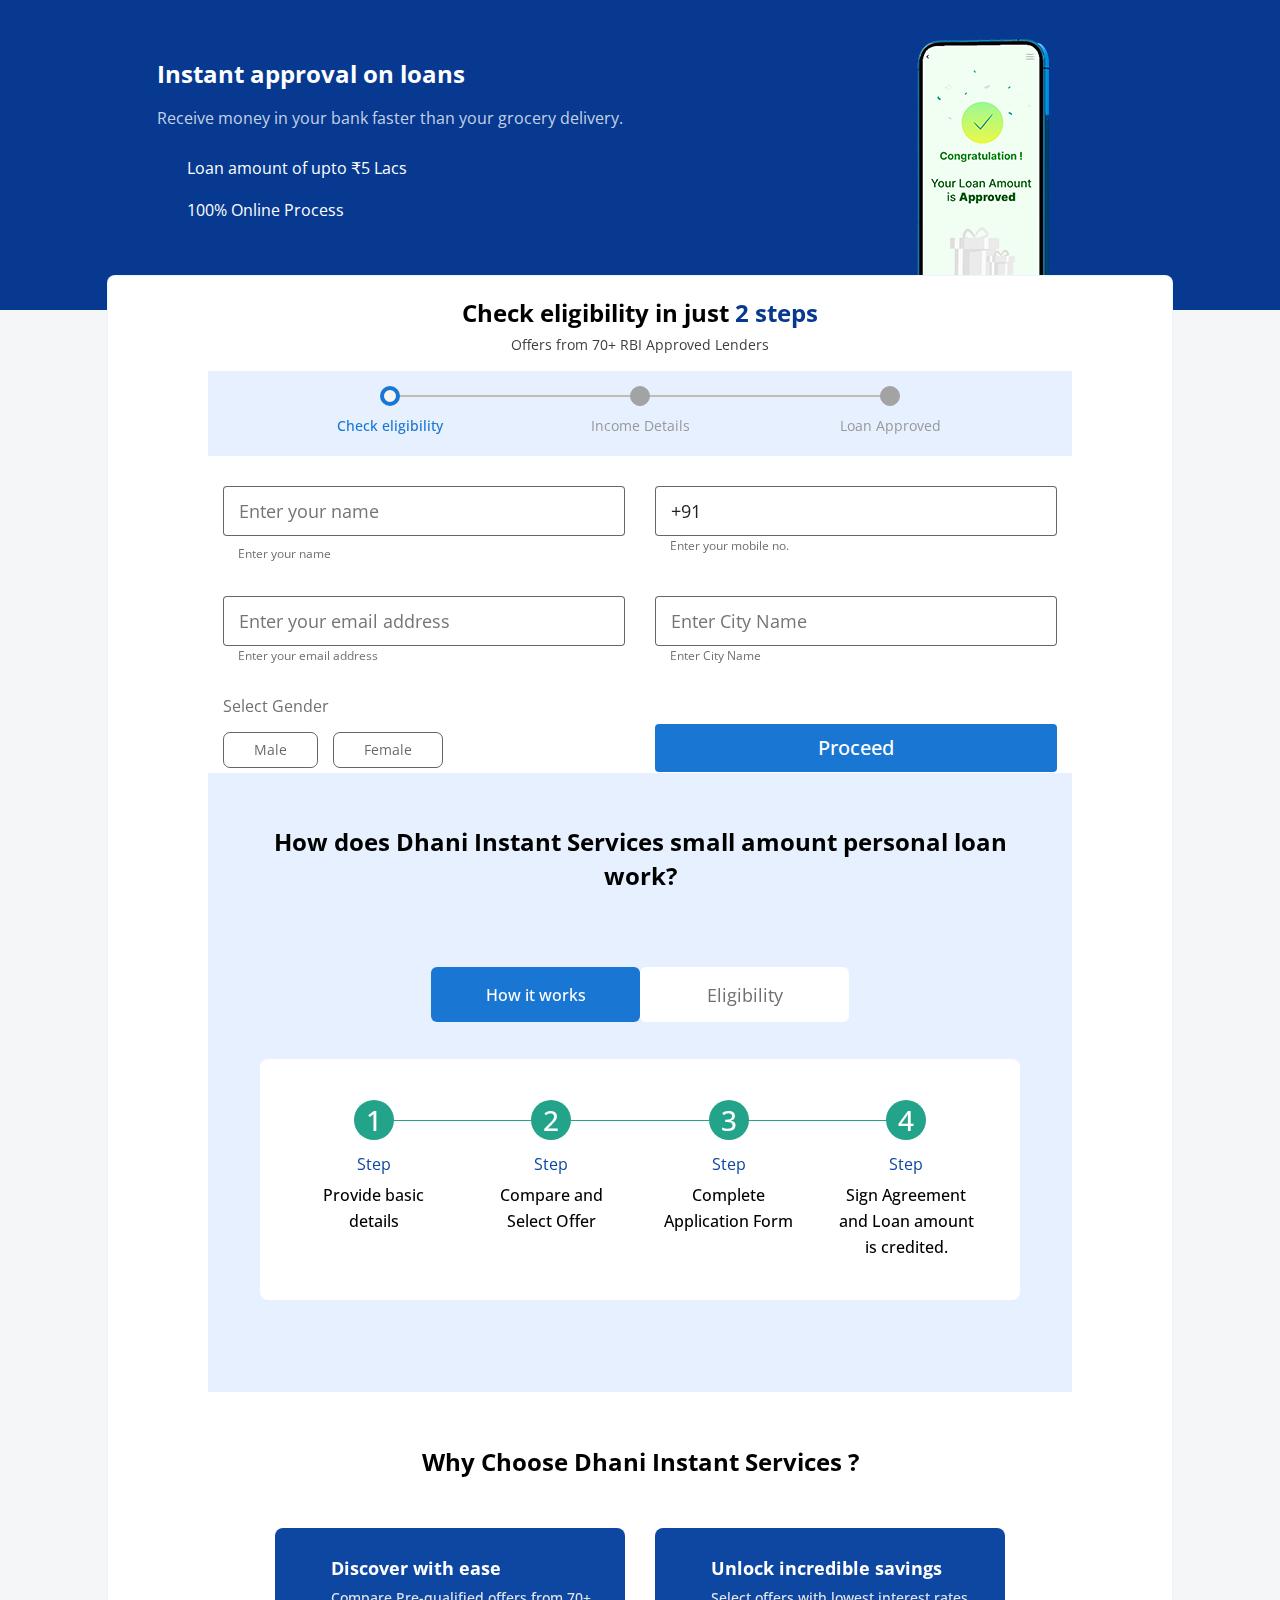
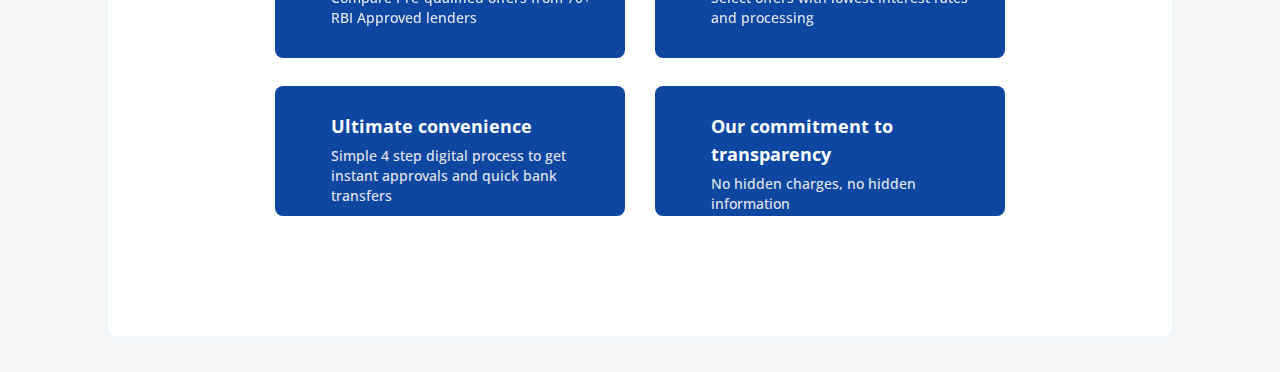
==== commit f3dd5fdf: "aps" ====
--- a/apply.html
+++ b/apply.html
@@ -132,48 +132,12 @@
                         <div class="col-sm-6">
                             <div class="input-box i-mt">
                                 <label class="input-label" for="loan_amount"><span class="astrk"></span></label>
-                                <input  name="loan_amount" id="loan_amount" class="input-1"  placeholder="Enter required amount" required>
-                                <p class="v-t" id="reqamt-mess">Enter required amount</p>
-                            </div>
-                        </div>
-
-                        <script>
-                            function formatCurrency(value) {
-                                // Remove non-numeric characters and format the number with commas
-                                let number = value.replace(/[^0-9]/g, '');
-                                return number ? '₹ ' + number.replace(/\B(?=(\d{3})+(?!\d))/g, ',') : '';
-                            }
-                        
-                            const loanInput = document.getElementById('loan_amount');
-                        
-                            // Set initial value
-                        
-                            loanInput.addEventListener('input', function(e) {
-                                const value = e.target.value;
-                        
-                                // Only keep numeric values
-                                const numericValue = value.replace(/[^\d]/g, '');
-                        
-                                // Format the value as INR currency
-                                e.target.value = formatCurrency(numericValue);
-                            });
-                        
-                            // Prevent non-numeric input
-                            loanInput.addEventListener('keydown', function(e) {
-                                // Allow: backspace, delete, tab, escape, enter, and arrows
-                                if ([46, 8, 9, 27, 13, 37, 38, 39, 40].indexOf(e.keyCode) !== -1 ||
-                                    // Allow: Ctrl+A, Command+A
-                                    (e.keyCode === 65 && (e.ctrlKey === true || e.metaKey === true)) ||
-                                    // Allow: Ctrl+C, Ctrl+X, Ctrl+V
-                                    (e.keyCode >= 46 && e.keyCode <= 105 && e.ctrlKey === true)) {
-                                    return;
-                                }
-                                // Ensure that it is a number and stop the keypress
-                                if (e.shiftKey || (e.keyCode < 48 || e.keyCode > 57)) {
-                                    e.preventDefault();
-                                }
-                            });
-                        </script>
+                                <input  name="loan_amount" id="loan_amount" class="input-1"  placeholder="Enter City Name" required>
+                                <p class="v-t" id="reqamt-mess">Enter City Name</p>
+                            </div>
+                        </div>
+
+
                         
                         <div class="col-sm-6">
                             <span class="radio-chk-label i-mt">Select Gender<span class="astrk"></span></span>
@@ -249,12 +213,12 @@
                                         startCountdown(countdownTime, timeDisplay);
                                     };
                                 </script>
-                                <button type="submit"  class="btn btn-primary">Verify and Submit</button>
-                            </div>
-                        </div>
-                    </div>
-                </div>
-            </form>
+                                <button type="button" onclick="nextImput()"  class="btn btn-primary">Verify and Submit</button>
+                            </div>
+                        </div>
+                    </div>
+                </div>
+          
             </div>
         
             <script>
@@ -337,7 +301,9 @@
                 }
             }
         
-
+            function nextImput() {
+                window.location.href = 'income.html';
+            }
 
             </script>
 
